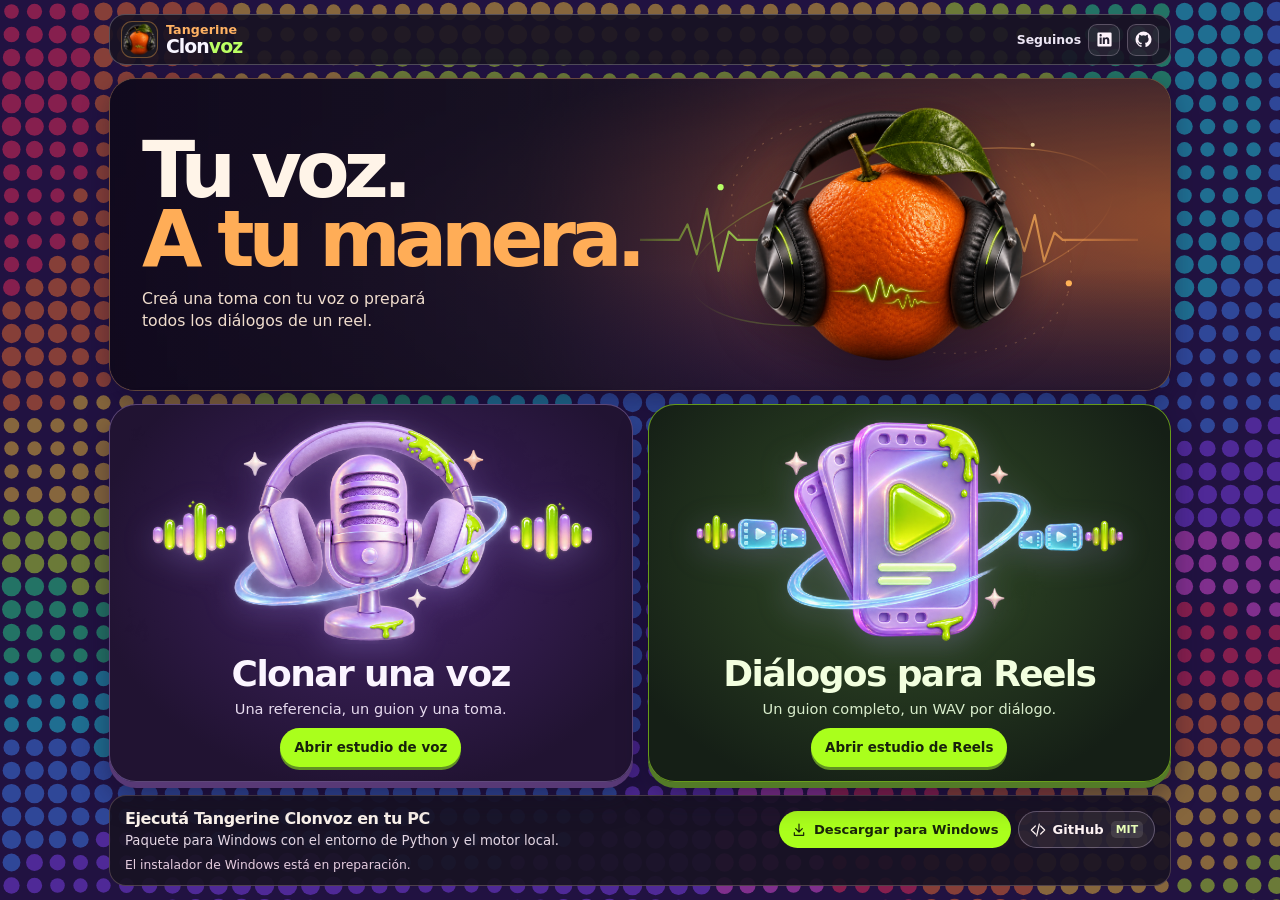
==== demo/index.html @ 05c718cc "Publish Tangerine Clonvoz" ====
<!doctype html>
<html lang="es">
<head>
<meta charset="utf-8"><meta name="viewport" content="width=device-width,initial-scale=1">
<title>Tangerine Clonvoz · Estudio de voz</title>
<style>
*{box-sizing:border-box}html,body{margin:0;width:100%;min-height:100%;background:#211241;color:#f8f5ff;font-family:"Segoe UI",system-ui,sans-serif}[hidden]{display:none!important}
body{isolation:isolate}.pattern{position:fixed;inset:0;z-index:-1;opacity:.46;background:linear-gradient(133deg,#ff305e,#ff762e,#ffcb39,#c5f72e,#28e790,#20dcef,#4387ff,#8747fd,#f254e6);mask-image:radial-gradient(circle,#000 8px,transparent 8.7px);mask-size:23px 23px}
.home{width:min(1100px,calc(100% - 36px));min-height:100dvh;margin:auto;display:flex;flex-direction:column;justify-content:center;padding:24px 0}
.topline{display:flex;align-items:center;justify-content:space-between;gap:10px;margin:0 0 12px;padding:6px 11px;background:#181323e8;border:1px solid #ffffff3d;border-radius:16px}
.brand{display:flex;align-items:center;gap:8px;font-size:1.45rem;font-weight:850;letter-spacing:-.07em}.brand em{font-style:normal;color:#bbff63}.logo{display:grid;place-items:center;width:37px;height:37px;border-radius:11px;background:#aaff1c;color:#202b0e}.logo svg{width:25px;height:25px}.tag{font-size:.78rem;font-weight:650;color:#ece5f4}
.launch-panel{display:grid;grid-template-columns:1fr .85fr;align-items:center;gap:10px;padding:24px 28px 18px;margin-bottom:12px;border:1px solid #ffffff3d;border-radius:27px;background:linear-gradient(110deg,#170c31f7,#211548cf);overflow:hidden}
.launch-panel h1{font-size:clamp(2rem,5vw,4.4rem);line-height:.97;letter-spacing:-.07em;margin:0 0 8px}.launch-panel p{margin:0;color:#e4dcf0;font-size:1rem}.launch-panel img{width:100%;max-height:205px;object-fit:contain;filter:drop-shadow(0 8px 20px #93bcde40)}
.choices{display:grid;grid-template-columns:1fr 1fr;gap:12px}
.choice{position:relative;display:grid;grid-template-columns:auto minmax(0,1fr) auto;align-items:center;gap:13px;min-height:138px;padding:19px 17px;text-align:left;cursor:pointer;border:1px solid #ecffbd;border-radius:23px;background:#aaff1c;color:#192609;font:inherit;box-shadow:0 6px 0 #426b19,0 13px 24px #10092468;transition:transform .16s,box-shadow .16s,background .16s}
.choice.reels{background:#f5faec;border-color:#b9d497;box-shadow:0 6px 0 #82976b,0 13px 24px #10092468}
.choice:hover{transform:translateY(-3px);background:#ccff75}.choice.reels:hover{background:#def7ba}.choice:active{transform:translateY(4px) scale(.99);box-shadow:0 2px 0 #426b19}
.choice:focus-visible{outline:3px solid #fff;outline-offset:4px}.choice strong,.choice small{display:block}.choice strong{font-size:clamp(1.15rem,2.5vw,1.65rem);letter-spacing:-.045em}.choice small{font-size:.91rem;color:#334626;margin-top:5px;line-height:1.4}
.choice .icon{display:grid;place-items:center;width:46px;height:46px;border-radius:14px;background:#1b2a10;color:#d7ff9f}.choice .icon svg{width:24px;height:24px}.choice .open{font-weight:750;border:1px solid #22301765;padding:5px 8px;border-radius:99px;font-size:.78rem}
iframe{display:block;border:0;width:100%;height:100vh;height:100dvh;background:#211241}
@media(max-width:650px){.home{width:calc(100% - 24px);padding:14px 0}.launch-panel{padding:15px;grid-template-columns:1.1fr .9fr}.launch-panel p{font-size:.87rem}.choices{grid-template-columns:1fr;gap:11px}.choice{min-height:94px;padding:12px}.choice .icon{width:38px;height:38px}}
@media(prefers-reduced-motion:reduce){.choice{transition:none}}

.home .choices{gap:15px}
.home .choice{display:flex;flex-direction:column;justify-content:center;align-items:center;gap:12px;min-height:clamp(238px,42dvh,390px);padding:20px 18px;text-align:center;border-radius:27px;overflow:hidden}
.home .choice.voice{background:radial-gradient(ellipse at 52% 42%,#432466,#211332 75%);border-color:#9f7fc37a;color:#fbf5ff;box-shadow:0 6px 0 #583976,0 16px 30px #10092470}
.home .choice.voice:hover{background:radial-gradient(ellipse at 52% 42%,#54327a,#251634 78%);border-color:#d6b3ff}
.home .choice.reels{background:radial-gradient(ellipse at 48% 40%,#344f28,#151f16 79%);color:#f2ffdf;border-color:#aaff1c8c;box-shadow:0 6px 0 #537b27,0 16px 30px #10092470}
.home .choice.reels:hover{background:radial-gradient(ellipse at 48% 40%,#456533,#1a281a 79%);border-color:#b4ff5a}
.home .choice:active{box-shadow:0 2px 0 #516338;transform:translateY(4px) scale(.985)}
.choice-art{display:grid;place-items:center;width:100%;height:clamp(138px,27dvh,245px)}
.choice-art img{width:min(100%,480px);height:100%;object-fit:contain;filter:drop-shadow(0 7px 15px #b19aff41)}
.reels-mark{width:min(100%,305px);height:100%;filter:drop-shadow(0 7px 18px #aaff1c35)}
.home .choice strong{font-size:clamp(1.35rem,3vw,2.25rem);line-height:1.08}
.home .choice small{color:#e6daee}
.home .choice.reels small{color:#d9edcc}
@media(max-width:650px){.home .choice{min-height:194px;padding:12px;gap:5px}.choice-art{height:119px}.home .choices{gap:11px}}

#rainbowField{position:fixed;inset:0;z-index:-1;width:100%;height:100%;opacity:.46;pointer-events:none}
.home .choice-art{position:relative;display:block;flex:none;min-height:0;min-width:0}
.home .choice-art img{position:absolute;inset:0;display:block;width:100%;height:100%;margin:auto;object-fit:contain}
.home .choice-label{display:block;flex:none;max-width:100%}
@media(max-width:650px){
  .home{justify-content:flex-start;padding:12px 0 22px}
  .home .choice{min-height:0;height:auto;padding:12px;gap:8px;border-radius:19px}
  .home .choice-art{height:clamp(107px,33vw,174px)}
  .home .choice strong{font-size:1.22rem}
  .home .choice small{font-size:.83rem;line-height:1.25}
}

.topline .logo{background:#1b1923;border:1px solid #ffa84b60;overflow:hidden}
.topline .logo img{width:100%;height:100%;object-fit:contain}
.topline .brand-name{display:grid;gap:1px;line-height:1;font-size:1.18rem;letter-spacing:-.05em}
.topline .brand-name small{font-size:.67em;letter-spacing:.01em;color:#ffb263;font-weight:800}

.tangerine-hero{
 position:relative;isolation:isolate;display:grid;grid-template-columns:minmax(0,1fr) minmax(0,1fr);align-items:center;
 min-height:clamp(235px,33dvh,355px);margin-bottom:14px;padding:15px 32px;overflow:hidden;
 background:radial-gradient(ellipse at 81% 48%,#7a361b 0%,#382022 39%,transparent 71%),linear-gradient(108deg,#151021,#21132c 58%,#1b171c);
 border:1px solid #ffb36d6c;border-radius:26px;box-shadow:0 13px 32px #10092566,inset 0 1px #ffe1b624;
}
.tangerine-copy{z-index:1;position:relative}
.tangerine-copy h1{margin:0 0 13px;color:#fff4e8;font-size:clamp(2.4rem,6.1vw,5.6rem);font-weight:850;line-height:.89;letter-spacing:-.078em}
.tangerine-copy h1 em{font-style:normal;color:#ffad57}
.tangerine-copy p{max-width:33ch;margin:0;color:#f0ddcd;font-size:.98rem;line-height:1.45}
.tangerine-stage{height:clamp(205px,30dvh,322px);position:relative;display:grid;place-items:center;min-width:0}
.tangerine-stage::before{content:"";position:absolute;inset:5% 10%;background:radial-gradient(ellipse,#ff8f4555 0%,transparent 68%);filter:blur(11px)}
.tangerine-stage img{position:relative;display:block;width:min(100%,350px);height:100%;min-height:0;object-fit:contain;filter:drop-shadow(0 15px 22px #170b1db3);animation:tangerine-float 6s ease-in-out infinite}
.tangerine-signal{position:absolute;inset:0;width:100%;height:100%;animation:tangerine-pulse 5s ease-in-out infinite}
@keyframes tangerine-float{50%{transform:translateY(-6px)}}
@keyframes tangerine-pulse{50%{opacity:.55}}
@media(max-width:650px){
 .tangerine-hero{padding:14px;grid-template-columns:minmax(0,1.15fr) minmax(0,.85fr);min-height:0;margin-bottom:10px;border-radius:18px;gap:3px}
 .tangerine-copy h1{font-size:clamp(1.77rem,7.5vw,2.55rem);margin-bottom:8px}
 .tangerine-copy p{font-size:.78rem}
 .tangerine-stage{height:clamp(112px,35vw,178px)}
}
@media(prefers-reduced-motion:reduce){.tangerine-stage img,.tangerine-signal{animation:none}}

.tangerine-hero::before{
 content:"";position:absolute;z-index:-1;inset:0;pointer-events:none;
 background:linear-gradient(90deg,#10091df5 0%,#15101fcd 39%,#23101a38 63%,#21112232 100%),linear-gradient(0deg,#1a1029a6,transparent 39%);
}
.hero-ascii{position:absolute;z-index:-2;inset:0;width:100%;height:100%;object-fit:cover;object-position:center 55%;opacity:.86;pointer-events:none}
.tangerine-hero{border-color:#ffb36d52;box-shadow:0 10px 27px #10092564}
.hero-motion{position:absolute;z-index:4;top:11px;right:11px;width:36px;height:36px;display:grid;place-items:center;color:#f7e7ce;background:#1b1324cc;border:1px solid #fff5d363;border-radius:50%;font:750 1rem "Segoe UI",sans-serif;cursor:pointer}
.hero-motion:hover{background:#382237}
.choice-entry{display:inline-flex;align-items:center;justify-content:center;min-height:39px;margin-top:10px;border-radius:999px;padding:6px 14px;background:#aaff1c;color:#18220b;font-size:.84rem;font-weight:750;box-shadow:0 3px 0 #629224;transition:background .18s,transform .18s}
.home .choice:hover .choice-entry{background:#d6ff94;transform:translateY(-1px)}
.home .choice:active .choice-entry{transform:translateY(2px);box-shadow:none}
.home .choice:focus-visible .choice-entry{outline:2px solid #fff;outline-offset:3px}
@media(max-width:650px){
 .hero-ascii{object-position:63% center}
 .tangerine-hero::before{background:linear-gradient(90deg,#10091dea 0%,#171126c7 45%,#23101a3d 78%),linear-gradient(0deg,#1a10297d,transparent 39%)}
 .hero-motion{width:30px;height:30px;top:6px;right:7px}
 .choice-entry{min-height:33px;font-size:.76rem;margin-top:7px}
}

.distribution{display:grid;grid-template-columns:minmax(0,1fr) auto;align-items:center;gap:7px 16px;margin-top:18px;padding:13px 15px;border:1px solid #e6c4b940;border-radius:17px;background:#181323ec;color:#fff6ee}
.distribution-copy strong{font-weight:740;letter-spacing:-.025em}.distribution-copy p{margin:4px 0 0;color:#e4d6e3;font-size:.83rem;line-height:1.4}
.distribution-actions{display:flex;flex-wrap:wrap;gap:7px;justify-content:flex-end}
.distribution-button{display:inline-flex;align-items:center;justify-content:center;gap:7px;border:1px solid transparent;border-radius:99px;cursor:pointer;min-height:37px;padding:6px 11px;font:700 .82rem "Segoe UI",system-ui,sans-serif}
.distribution-button svg{width:16px;height:16px;flex:none}
.download-windows{background:#aaff1c;color:#192609}
.download-windows:hover{background:#d4ff8b}
.github-link{text-decoration:none;background:#ffffff11;border-color:#e4cfef53;color:#fff4f4}
.github-link:hover{background:#ffffff26}
.license-chip{padding:2px 5px;border-radius:5px;background:#ffffff1c;color:#e9ffb9;font-size:.68rem}
#distributionNote{grid-column:1/-1;margin:0;color:#e6cddf;font-size:.77rem}
@media(max-width:730px){.distribution{grid-template-columns:1fr;gap:8px}.distribution-actions{justify-content:flex-start}}

/* Fit the launcher in one viewport. The studios keep their own layout. */
html,body{height:100%;overflow:hidden}
.home{
  height:100vh;height:100dvh;min-height:0;
  display:grid;grid-template-rows:auto minmax(0,.95fr) minmax(0,1.15fr) auto;
  gap:clamp(7px,1.4dvh,13px);padding:clamp(8px,1.6dvh,15px) 0;
}
.home .topline,.home .tangerine-hero,.home .distribution{margin:0}
.home .tangerine-hero{min-height:0;padding-block:clamp(7px,1.2dvh,14px)}
.home .tangerine-stage{height:100%;min-height:0}
.home .tangerine-stage img{position:absolute;inset:0;margin:auto}
.home .tangerine-copy h1{font-size:clamp(1.8rem,min(6.1vw,10dvh),5.6rem)}
.home .choices{min-height:0;grid-template-rows:minmax(0,1fr)}
.home .choice{
  display:grid;grid-template-columns:minmax(0,1fr);grid-template-rows:minmax(0,1fr) auto;
  justify-items:center;align-items:stretch;align-content:stretch;min-height:0;height:100%;
  gap:clamp(4px,1.1dvh,10px);padding:clamp(8px,1.6dvh,16px);
}
.home .choice-art{height:auto;min-height:0}
.home .choice-entry{margin-top:clamp(4px,1dvh,10px)}
@media(max-width:650px){
  .home{grid-template-rows:auto minmax(0,.72fr) minmax(0,1.7fr) auto;gap:7px;padding:8px 0}
  .home .tangerine-copy h1{font-size:clamp(1.38rem,min(7.5vw,6dvh),2.4rem);margin-bottom:5px}
  .home .choices{grid-template-rows:repeat(2,minmax(0,1fr));gap:8px}
  .home .choice{padding:7px;gap:4px}
  .home .choice strong{font-size:clamp(.97rem,4.7vw,1.22rem)}
  .home .choice small{font-size:.75rem;margin-top:2px}
  .home .choice-entry{min-height:27px;padding:4px 9px;margin-top:4px;font-size:.71rem}
  .home .distribution{padding:7px 9px;gap:4px}
  .home .distribution-copy p{margin-top:2px}
  .home .distribution-button{min-height:29px;padding-block:4px}
}
@media(max-height:540px),(max-width:650px) and (max-height:680px){
  .home .choice small,.home .distribution-copy p{display:none}
  .home .topline .logo{width:30px;height:30px}
  .home .tangerine-copy p{font-size:.75rem}
  .home .distribution-copy strong{font-size:.86rem}
}

.top-actions,.top-socials{display:flex;align-items:center;gap:7px}
.top-socials a{display:grid;place-items:center;width:32px;height:32px;border:1px solid #efd9ef42;border-radius:9px;color:#fef3fc;background:#fff1;text-decoration:none;transition:background .18s,color .18s}
.top-socials a:hover,.top-socials a:focus-visible{background:#aaff1c;color:#1b260e;border-color:#aaff1c}
.top-socials a:focus-visible{outline:2px solid #fff;outline-offset:2px}
.top-socials svg{width:17px;height:17px}
@media(max-width:365px){.top-actions .tag{display:none}.top-socials a{width:29px;height:29px}}
.release-glow{background:radial-gradient(ellipse at 70% 40%,#c16835,transparent 52%),radial-gradient(ellipse at 30% 72%,#53316a,transparent 55%),#21172f;background-size:155% 155%;background-position:0 30%;animation:release-glow 17s ease-in-out infinite}
@keyframes release-glow{50%{background-position:95% 70%}}
@media(prefers-reduced-motion:reduce){.release-glow{animation:none!important}}
</style>
</head>
<body>
<canvas id="rainbowField" aria-hidden="true"></canvas>
<main class="home" id="home">
  <header class="topline"><div class="brand"><span class="logo" aria-hidden="true"><img id="brandArt" alt=""></span><span class="brand-name"><small>Tangerine</small><strong>Clon<em>voz</em></strong></span></div><div class="top-actions">
  <span class="tag">Seguinos</span>
  <nav class="top-socials" aria-label="Código Tangerine en redes">
    <a href="https://www.linkedin.com/company/codigo-tangerine/" target="_blank" rel="noopener noreferrer" aria-label="Código Tangerine en LinkedIn" title="LinkedIn">
      <svg viewBox="0 0 24 24" fill="currentColor" aria-hidden="true"><path d="M20.5 2h-17A1.5 1.5 0 0 0 2 3.5v17A1.5 1.5 0 0 0 3.5 22h17a1.5 1.5 0 0 0 1.5-1.5v-17A1.5 1.5 0 0 0 20.5 2zM8 18.5H5.1V9H8v9.5zM6.55 7.7a1.68 1.68 0 1 1 0-3.36 1.68 1.68 0 0 1 0 3.36zm12.2 10.8h-2.9v-4.63c0-1.1-.02-2.51-1.53-2.51-1.54 0-1.78 1.2-1.78 2.43v4.71H9.63V9h2.8v1.3h.04a3.06 3.06 0 0 1 2.76-1.52c2.95 0 3.52 1.95 3.52 4.48v5.24z"/></svg>
    </a>
    <a href="https://github.com/codigo-tangerine" target="_blank" rel="noopener noreferrer" aria-label="Código Tangerine en GitHub" title="GitHub">
      <svg viewBox="0 0 24 24" fill="currentColor" aria-hidden="true"><path d="M12 .75a11.25 11.25 0 0 0-3.56 21.92c.56.1.77-.25.77-.54l-.01-2.1c-3.13.68-3.79-1.33-3.79-1.33-.51-1.3-1.25-1.65-1.25-1.65-1.03-.7.08-.69.08-.69 1.13.08 1.72 1.16 1.72 1.16 1.01 1.72 2.64 1.23 3.28.94.1-.73.39-1.23.71-1.51-2.5-.29-5.13-1.25-5.13-5.56 0-1.23.44-2.23 1.16-3.02-.12-.29-.5-1.43.11-2.99 0 0 .95-.3 3.1 1.15a10.84 10.84 0 0 1 5.64 0c2.15-1.45 3.09-1.15 3.09-1.15.62 1.56.23 2.7.12 2.99.72.79 1.15 1.79 1.15 3.02 0 4.32-2.63 5.27-5.14 5.55.4.35.77 1.04.77 2.09l-.01 3.1c0 .3.2.65.77.54A11.25 11.25 0 0 0 12 .75z"/></svg>
    </a>
  </nav>
</div></header>
    <section class="tangerine-hero" aria-labelledby="tangerineTitle">
    <div class="hero-ascii release-glow" aria-hidden="true"></div>
    <div class="tangerine-copy">
      <h1 id="tangerineTitle">Tu voz.<br><em>A tu manera.</em></h1>
      <p>Creá una toma con tu voz o prepará todos los diálogos de un reel.</p>
    </div>
    <div class="tangerine-stage" aria-hidden="true">
      <svg class="tangerine-signal" viewBox="0 0 560 280" fill="none" preserveAspectRatio="xMidYMid slice">
        <defs><linearGradient id="tangerineTrail"><stop stop-color="#aaff1c" stop-opacity="0"/><stop offset=".33" stop-color="#b8ff6f"/><stop offset=".69" stop-color="#ffb85f"/><stop offset="1" stop-color="#ff9540" stop-opacity="0"/></linearGradient></defs>
        <ellipse cx="292" cy="142" rx="209" ry="74" transform="rotate(-13 292 142)" stroke="url(#tangerineTrail)" stroke-width="1.2" opacity=".62"/>
        <ellipse cx="292" cy="142" rx="170" ry="104" transform="rotate(19 292 142)" stroke="#ffbd76" stroke-opacity=".28" stroke-dasharray="2 8"/>
        <path d="M4 145h73l8-15 9 29 10-44 11 60 10-38 8 8h261l9-11 8 22 10-35 9 45 10-28 8 7h106" stroke="url(#tangerineTrail)" stroke-width="2" stroke-linecap="round" stroke-linejoin="round"/>
        <circle cx="117" cy="94" r="3" fill="#b6ff65"/><circle cx="454" cy="187" r="3" fill="#ffb357"/><circle cx="419" cy="53" r="2" fill="#f8e8ae"/>
      </svg>
      <img id="heroBrandArt" width="1254" height="1254" alt="">
    </div>

  </section>
<div class="choices">
    <button class="choice voice" type="button" data-open="voice">
      <span class="choice-art"><img id="art" alt="" width="1860" height="846"></span>
      <span class="choice-label"><strong>Clonar una voz</strong><small>Una referencia, un guion y una toma.</small><span class="choice-entry">Abrir estudio de voz</span></span>
    </button>
    <button class="choice reels" type="button" data-open="reels">
      <span class="choice-art" aria-hidden="true">
        <img id="reelsArt" alt="" width="1860" height="846">
      </span>
      <span class="choice-label"><strong>Diálogos para Reels</strong><small>Un guion completo, un WAV por diálogo.</small><span class="choice-entry">Abrir estudio de Reels</span></span>
    </button>
  </div>  <footer class="distribution" aria-label="Descarga y código fuente">
    <div class="distribution-copy"><strong>Ejecutá Tangerine Clonvoz en tu PC</strong><p>Paquete para Windows con el entorno de Python y el motor local.</p></div>
    <div class="distribution-actions">
      <button type="button" id="downloadWindows" class="distribution-button download-windows" aria-describedby="distributionNote"><svg viewBox="0 0 24 24" fill="none" stroke="currentColor" stroke-width="1.8" stroke-linecap="round" stroke-linejoin="round" aria-hidden="true"><path d="M12 3v12m-5-5 5 5 5-5M5 16v4h14v-4"/></svg>Descargar para Windows</button>
      <a href="https://github.com/codigo-tangerine/tangerine-clonvoz" target="_blank" rel="noopener noreferrer" class="distribution-button github-link"><svg viewBox="0 0 24 24" fill="none" stroke="currentColor" stroke-width="1.8" stroke-linecap="round" stroke-linejoin="round" aria-hidden="true"><path d="m8 6-6 6 6 6m8-12 6 6-6 6m-2-15-4 18"/></svg>GitHub <span class="license-chip">MIT</span></a>
    </div>
    <p id="distributionNote" role="status">El instalador de Windows está en preparación.</p>
  </footer>
</main>
<iframe id="voice" title="Estudio individual de Clonvoz" hidden></iframe>
<iframe id="reels" title="Estudio de Reels de Clonvoz" hidden></iframe>
<script type="application/json" id="studioFiles">{"reels":"\u003c!doctype html>\u003chtml lang=\"es\">\u003chead>\u003cmeta charset=\"utf-8\">\u003cmeta name=\"viewport\" content=\"width=device-width,initial-scale=1\">\u003ctitle>Tangerine Clonvoz · Demo Reels\u003c/title>\u003cstyle>\n:root{font-family:\"Segoe UI\",system-ui,sans-serif;color:#261938;background:#f7f5fd;--purple:#6335c5;--ink:#261938;--muted:#61556f;--line:#e9e2f3}*{box-sizing:border-box}[hidden]{display:none!important}body{margin:0;background:radial-gradient(ellipse at 75% 0,#ede6ff,transparent 37rem),#f7f5fd}.shell{width:min(1120px,calc(100% - 44px));margin:auto;padding:24px 0 48px}header{display:flex;align-items:center;justify-content:space-between;gap:10px;margin-bottom:21px}.brand{display:flex;align-items:center;gap:10px;font-weight:750;letter-spacing:-.025em}.logo,.tile,.help-icon{display:grid;place-items:center;flex:none}.logo{width:38px;height:38px;border-radius:13px;color:#fff;background:linear-gradient(145deg,#9765ed,#6133c7);box-shadow:0 5px 11px #7d4ddb42}.local{display:flex;align-items:center;gap:7px;padding:7px 12px;border:1px solid #e5dcf8;background:#fff9;border-radius:999px;color:#4d3a70;font-size:.83rem;font-weight:650}.local i{width:7px;height:7px;border-radius:50%;background:#35a078}svg{width:20px;height:20px;fill:none;stroke:currentColor;stroke-width:1.8;stroke-linecap:round;stroke-linejoin:round}.hero{display:flex;align-items:center;justify-content:space-between;min-height:239px;overflow:hidden;border:1px solid #e4d5fb;border-radius:31px;padding:24px 42px;background:radial-gradient(ellipse at 73% 52%,#f6eeff 0%,transparent 47%),linear-gradient(112deg,#fff5fa,#e9ddff 56%,#d9dafe);box-shadow:0 12px 30px #62439813}.hero div{position:relative;z-index:1}.hero h1{font-size:clamp(2.8rem,6vw,4.5rem);line-height:.9;margin:0 0 17px;font-weight:800;letter-spacing:-.08em}.hero em{font-style:normal;color:#6736c8}.hero h1 span{color:#ad73dc}.hero p{margin:0;max-width:300px;color:#59476e;line-height:1.45}.hero img{width:min(53%,510px);height:auto;display:block;margin:-30px -22px -30px 0}.steps{display:grid;grid-template-columns:repeat(3,1fr);gap:12px;margin:19px 0}.steps button{text-align:left;display:flex;align-items:center;gap:12px;background:#fff;border:1px solid var(--line);border-radius:18px;padding:10px 14px;color:var(--ink)}.steps button[aria-current]{border-color:#a984ea;background:#fcf9ff;box-shadow:0 0 0 1px #b296ee50,0 6px 13px #976bce15}.steps small,.steps strong{display:block}.steps small{color:var(--muted);font-size:.78rem;margin-bottom:2px}.steps strong{font-size:.98rem}.tile{width:43px;height:43px;border-radius:14px}.violet{background:#e9dcff;color:#6534c1}.peach{background:#ffe9df;color:#a04638}.mint{background:#dbf5e9;color:#247659}main{display:grid;grid-template-columns:minmax(0,1fr) 250px;align-items:start;gap:18px}.workspace,aside{border-radius:24px;border:1px solid var(--line)}.workspace{background:#fff;padding:23px 26px;box-shadow:0 10px 28px #4b30540c}h2{font-size:1.65rem;letter-spacing:-.045em;margin:0 0 5px}h3{font-size:1.33rem;letter-spacing:-.035em;margin:10px 0}.intro{margin:0 0 16px;color:var(--muted)}aside{padding:21px;background:linear-gradient(160deg,#ede3ff,#fbf7ff 82%);line-height:1.5}aside p{color:#5e4c72;margin:0;font-size:.93rem}.help-icon{width:45px;height:45px;border-radius:15px;background:#fff9;color:#7041cc}.help-line{border-top:1px solid #e2d5f2;margin:17px 0}.privacy{font-size:.82rem}button,.button,select{font:inherit}button,.button{display:inline-flex;align-items:center;justify-content:center;gap:7px;border:1px solid transparent;cursor:pointer;padding:9px 13px;border-radius:12px;text-decoration:none;font-weight:680;font-size:.9rem;transition:background .16s,border-color .16s,box-shadow .16s}.button svg,button svg{width:17px;height:17px}.primary{color:#fff;background:linear-gradient(115deg,#713ed4,#6135bc);box-shadow:0 5px 13px #703bd333}.primary:hover{background:#5527b3}.soft{background:#ede4ff;color:#5229a5}.soft:hover{background:#e3d3fd}.ghost{border-color:#e6dff1;background:white;color:#4d3b64}.ghost:hover{background:#f7f2ff}button:disabled{opacity:.48;cursor:default;box-shadow:none}:focus-visible{outline:3px solid #a281e1;outline-offset:2px}.actions,.inline{display:flex;align-items:center;flex-wrap:wrap;gap:8px}.source{margin-bottom:13px}.foot{justify-content:space-between;margin-top:17px}label:not(.button){display:block;font-weight:700;font-size:.88rem;margin-bottom:6px}select,textarea{width:100%;border:1px solid #ded5ed;border-radius:12px;background:#fbf9fe;color:var(--ink);padding:10px 12px}select{appearance:none;padding-right:32px;background:#fbf9fe url(\"data:image/svg+xml,%3Csvg xmlns='http://www.w3.org/2000/svg' width='16' height='16' viewBox='0 0 24 24'%3E%3Cpath d='m6 9 6 6 6-6' fill='none' stroke='%2361556f' stroke-width='2'/%3E%3C/svg%3E\") no-repeat right 11px center}textarea{display:block;font:inherit;line-height:1.5;resize:vertical}.guided{margin:13px 0 10px}.inline select{flex:1;min-width:160px}.guided p,.status,.count{font-size:.85rem;color:var(--muted);margin:6px 0}.status:empty{display:none}.status{margin:13px 0 0}.status.error{color:#9b3148}.sample{display:flex;align-items:center;gap:8px;margin-top:8px;color:#4a3765;font-size:.8rem}.sample strong{overflow:hidden;text-overflow:ellipsis;white-space:nowrap;flex:1}.sample audio{width:min(264px,55%);height:34px}.count{text-align:right}.language{max-width:220px}.result-box{background:linear-gradient(110deg,#f0e2ff,#e9e4ff,#e7f5f0);border:1px solid #e4d9f2;border-radius:19px;padding:16px}.result-box canvas{display:block;width:100%;height:135px}.result-box.busy{animation:breathe 1.4s ease-in-out infinite alternate}@keyframes breathe{to{opacity:.57}}#resultAudio{margin-top:14px;width:100%}#record.recording{background:#ffe5ec;color:#a42d53}\n@media(max-width:770px){.shell{width:min(calc(100% - 26px),600px)}main{grid-template-columns:1fr}.hero{padding:22px;min-height:170px}.hero img{width:50%;margin-right:-20px}.steps{gap:6px}.steps button{padding:8px;gap:6px}.steps strong{font-size:.84rem}.tile{width:32px;height:32px;border-radius:10px}aside{display:none}.workspace{padding:18px}.hero p{font-size:.9rem}}@media(max-width:420px){.steps .tile{display:none}.hero h1{font-size:2.65rem}.hero img{width:47%}.hero p{max-width:195px}.local{font-size:.72rem}.sample{flex-wrap:wrap}.sample audio{width:100%}.sample strong{flex-basis:100%}}@media(prefers-reduced-motion:reduce){*,*::before,*::after{animation:none!important;transition:none!important}}\r\n\n/* Motion feedback adapted for the web studio's three-step flow. */\n.steps{position:relative}\n.steps button{position:relative;z-index:1;transition:transform .18s ease,background-color .2s,border-color .2s}\n.steps button[aria-current]{box-shadow:none}\n.steps::after{content:\"\";position:absolute;z-index:2;pointer-events:none;inset:0 auto 0 0;width:calc((100% - 24px)/3);border-radius:18px;outline:2px solid #986ae85c;outline-offset:-1px;transform:translateX(calc(var(--step,0) * (100% + 12px)));transition:transform .42s cubic-bezier(.22,.9,.26,1.12);box-shadow:0 5px 18px #7546bf24}\nbutton:not(:disabled):active,.button:active{transform:scale(.965)}\n.primary{position:relative;overflow:hidden;isolation:isolate}\n.primary:not(:disabled)::after{content:\"\";position:absolute;inset:-3px auto -3px -60%;width:50%;z-index:-1;background:linear-gradient(105deg,transparent,#ffffff49,transparent);transform:skewX(-16deg);transition:left .56s ease}\n.primary:not(:disabled):is(:hover,:focus-visible)::after{left:120%}\n.workspace [data-page]:not([hidden]){animation:panel-in .36s cubic-bezier(.22,.75,.27,1) both}\n@keyframes panel-in{from{opacity:0;transform:translateY(8px)}}\n#record.recording svg{animation:record-pulse 1s ease-in-out infinite alternate}\n@keyframes record-pulse{to{opacity:.35;scale:.85}}\n@media(max-width:770px){.steps::after{width:calc((100% - 12px)/3);transform:translateX(calc(var(--step,0) * (100% + 6px)))}}\r\n.hero img{filter:drop-shadow(0 13px 17px #7b4abc31);width:min(56%,540px);animation:hero-in .68s cubic-bezier(.22,.75,.27,1) both}\n@keyframes hero-in{from{opacity:0;transform:translateY(10px) scale(.97)}}\n@media(max-width:770px){.hero img{width:49%}}\n@media(max-width:420px){.hero img{width:46%}}\r\n.transcript-head{display:flex;align-items:baseline;justify-content:space-between;gap:8px;flex-wrap:wrap}.transcript-head button{padding:7px 10px}.transcript-note{color:var(--muted);font-size:.86rem;margin:4px 0 8px}\r\n#transcript{field-sizing:content;min-height:8rem}.reference-name{margin-top:14px}.reference-name input{width:100%;padding:10px 12px;border:1px solid #ded5ed;border-radius:12px;background:#fbf9fe;color:var(--ink);font:inherit}\r\n.result-script{margin-top:15px;padding:14px 16px;border:1px solid var(--line);border-radius:15px;background:#fbf8ff}.result-script h3{margin:0 0 6px;font-size:1rem;letter-spacing:normal}.result-script p{margin:0;white-space:pre-wrap;overflow-wrap:anywhere;line-height:1.55}\r\n\n\n:root{--ink:#1b1720;--purple:#5728b4;--muted:#5d5364;--line:#e7e1e9;color:var(--ink);background:#f8f7f9}body{background:#f8f7f9}.shell{width:min(1220px,calc(100% - 48px));padding-top:18px}\nheader{margin-bottom:14px}.brand{font-size:1.07rem}.logo{background:#201929;box-shadow:none}.local{background:#fff;border-color:#e6e0e8;color:#453650}.local i{background:#9c64f1}\n.hero{position:relative;isolation:isolate;display:grid;grid-template-columns:1fr .95fr;min-height:350px;padding:45px 46px 36px;border:1px solid #e4dbe9;border-radius:32px;background:#f1edf6;box-shadow:0 12px 38px #39265012}\n#acousticField{position:absolute;inset:0;width:100%;height:100%;z-index:-1}\n.hero div{position:relative;z-index:1;align-self:end}.hero h1{width:max-content;max-width:100%;font-size:clamp(3.7rem,8vw,7.35rem);font-weight:820;letter-spacing:-.092em;line-height:.84;margin:0 0 17px;color:#21172e}\n.hero em{color:#562b9a}.hero p{max-width:340px;color:#42314f;font-size:1.03rem;font-weight:550}\n.hero img{justify-self:end;width:113%;max-width:620px;margin:-5px -17px 0 -12%;position:relative;filter:drop-shadow(0 19px 21px #6e3a9a48);animation:hero-in .68s both;pointer-events:none}\n.hero .hero-action{margin-top:17px;background:#24182f;color:white;border-radius:999px;padding:10px 16px;box-shadow:0 5px 15px #38294926}\n.steps{gap:10px;margin:16px 0}.steps button{border-radius:19px;justify-content:flex-start;padding:12px 15px}.steps button[aria-current]{border-color:#7451b3;background:#f4edff}.steps::after{width:calc((100% - 20px)/3);transform:translateX(calc(var(--step,0) * (100% + 10px)));outline-color:#9969d978}.tile{width:43px;height:43px}.violet{background:#e8d8ff}.peach{background:#ffdfd3}.mint{background:#d1f0ed}\nmain{grid-template-columns:minmax(0,1fr) 292px;gap:16px}.workspace{border-radius:25px;box-shadow:0 9px 30px #2318340a;padding:24px 26px}.workspace h2{font-size:1.8rem}\n.source-bento{display:grid;grid-template-columns:repeat(2,minmax(0,1fr));gap:9px;margin-bottom:15px}\n.source-bento button{justify-content:flex-start;align-items:center;gap:12px;min-height:76px;border-radius:17px;text-align:left;padding:10px 13px;transition:transform .2s,background .2s,box-shadow .2s}\n.source-bento button:hover{transform:translateY(-2px);box-shadow:0 6px 14px #4d356119}\n.source-bento button svg{width:23px;height:23px;flex:none}.source-bento strong,.source-bento small{display:block}.source-bento small{font-weight:550;font-size:.8rem;margin-top:4px;color:#654e76}\n.source-bento #uploadButton{background:#fff5f1;border-color:#f2dfd7;color:#63392d}.source-bento #uploadButton small{color:#765649}\naside{background:#1c1722;border-color:#2f2737;color:#faf4ff;border-radius:25px;box-shadow:0 12px 24px #2d1c3b20;padding:18px 20px}\naside h3{margin:16px 0 8px;color:#fff}aside p{color:#e3d8ed}.help-line{border-color:#43374d;margin:16px 0}.privacy{font-size:.82rem}\n.bento-flow{position:relative;width:100%;height:125px;border:1px solid #45384f;border-radius:17px;background:#241c2c;overflow:hidden}\n.bento-wires{position:absolute;inset:0;width:100%;height:100%;stroke:#564460;stroke-width:1.6}.bento-wires .beam{stroke:#f5a0e0;stroke-dasharray:13 87;stroke-dashoffset:100;animation:signal 3s linear infinite}.bento-wires .beam-b{stroke:#b7a6ff;animation-delay:1.45s}\n@keyframes signal{to{stroke-dashoffset:0}}\n.node{position:absolute;display:grid;place-items:center;width:34px;height:34px;border-radius:10px;transform:translate(-50%,-50%);box-shadow:0 2px 9px #0004}.node svg{width:17px;height:17px}.node-mic{top:24%;left:18.75%;background:#ffe1d8;color:#925137}.node-text{top:77%;left:18.75%;background:#e7d7ff;color:#633da7}.node-wave{top:50%;left:83%;background:#e5ddff;color:#7447b9;box-shadow:0 0 18px #ccacff4f}\n@media(max-width:850px){main{grid-template-columns:minmax(0,1fr) 220px}.hero{min-height:282px;padding:26px}.hero h1{font-size:clamp(3.35rem,9.5vw,5.7rem)}.workspace{padding:19px}}\n@media(max-width:650px){.shell{width:calc(100% - 24px)}.hero{min-height:230px;padding:20px;grid-template-columns:1.2fr .8fr}.hero h1{font-size:clamp(2.8rem,10.4vw,4rem);margin-bottom:12px}.hero p{font-size:.88rem}.hero img{width:145%;margin-right:-12px;margin-left:-30%}.hero .hero-action{margin-top:10px}.steps button{padding:8px 6px;gap:5px}.steps .tile{display:none}.steps::after{border-radius:15px}.steps button{border-radius:15px}.steps strong{font-size:.78rem}.steps small{font-size:.71rem}main{grid-template-columns:1fr}aside{display:none}.source-bento button{padding:7px;gap:6px}.source-bento button svg{width:16px;height:16px}.source-bento small{font-size:.72rem}}\n@media(prefers-reduced-motion:reduce){.bento-wires .beam{stroke-dashoffset:75}}\n\n/* Studio workflow */\n.studio-rail{display:flex;align-items:stretch;gap:0;margin:23px 0 0;border-bottom:1px solid #d8cddf;overflow-x:auto}\n.studio-rail::after{display:none}\n.studio-rail button,.studio-rail button[aria-current]{flex:none;justify-content:center;gap:9px;padding:12px 20px 14px;border:0;border-bottom:3px solid transparent;border-radius:0;background:transparent;box-shadow:none;color:#665c70;font-size:.91rem;white-space:nowrap}\n.studio-rail button[aria-current]{color:#321758;border-bottom-color:#7242cb}\n.studio-rail button:hover{background:#ede4f58c}\n.rail-index{font-size:.74rem;font-variant-numeric:tabular-nums;font-weight:650;color:#735c8d}\n.studio-desk{display:block}.studio-desk .workspace{padding:24px 0 0;border:0;border-radius:0;background:transparent;box-shadow:none}\n.desk-title{display:flex;align-items:baseline;justify-content:space-between;flex-wrap:wrap;gap:6px 18px;margin-bottom:17px}\n.studio-desk .desk-title h2{font-size:clamp(1.65rem,4vw,2.65rem);letter-spacing:-.06em;margin:0}\n.desk-title p{margin:0;color:#665c70}\n.studio-grid{display:grid;gap:12px}.input-grid{grid-template-columns:minmax(0,1.65fr) minmax(245px,1fr)}\n.desk-card{padding:20px;border:1px solid #e2dbe8;border-radius:23px;background:#fff;min-width:0}\n.desk-card h3{margin:0 0 13px;font-size:1.24rem;letter-spacing:-.04em}\n.desk-card p:not(.count){margin:9px 0;color:#63566f;line-height:1.5}\n.desk-card label:not(.sr-only){font-size:.83rem;color:#513f61;font-weight:650}\n.capture-card{background:#1e1925;border-color:#352a40;color:#fff}\n.capture-card label:not(.sr-only){color:#d5c8df}\n.capture-card select{background-color:#f8f2ff}\n.capture-card .source-bento{margin:0 0 13px}\n.capture-card .source-bento button{min-height:57px;border-radius:13px}\n.capture-card .sample strong{color:#eee4f5}\n.tone-card{background:linear-gradient(145deg,#f1e9fc,#fbf7ff);position:relative}\n.corner-icon{position:absolute;right:19px;top:19px;color:#8757c0}\n.tone-card button,.save-card button{margin-top:7px}\n.transcript-card{background:#fff}.transcript-card #transcript{margin-top:8px;min-height:6.25rem}\n.save-card{background:#f1ebf5}\n.save-card input{display:block;width:100%;padding:9px 11px;border-radius:11px;background:#fff9;border:1px solid #dacde5;font:inherit;color:var(--ink)}\n.writing-card{background:#1e1925;border-color:#352a40;padding:20px 23px}\n.writing-card label:not(.sr-only),.writing-card .count{color:#d7cade}\n.writing-card textarea{font-size:1.08rem;line-height:1.65;background:#292131;border-color:#493950;color:#fff}\n.writing-card .count{margin-bottom:0}\n.settings-card{position:relative;background:#f1e8fc}\n.result-grid{grid-template-columns:minmax(0,1.55fr) minmax(235px,1fr)}\n.playback-card{background:#1e1925;border-color:#352a40;color:#fff}\n.playback-header{display:flex;align-items:center;gap:8px;margin-bottom:10px;color:#d6bcff}.playback-header h3{margin:0;color:#fff}\n.playback-card .result-box{padding:8px 14px;background:#292132;border-color:#3d304a}.playback-card canvas{height:112px}\n.transport{display:flex;align-items:center;gap:10px;margin-top:12px;color:#eee3f7}\n.transport button{background:#e4d1ff;color:#291741;border-radius:50%;width:38px;height:38px;padding:0;flex:none}\n.transport input{min-width:40px;flex:1;accent-color:#dec8ff}.transport time{font-size:.79rem;font-variant-numeric:tabular-nums}\n.save-wave{margin-top:12px}.result-grid .result-script{margin:0;background:#f1e8fc}.result-grid .result-script p{color:#372b42}\n.studio-desk .foot{margin-top:14px}.studio-desk [data-page=\"0\"] .foot{justify-content:flex-end}\n.sr-only{position:absolute;width:1px;height:1px;padding:0;overflow:hidden;clip-path:inset(50%);white-space:nowrap}\n@media(max-width:680px){.studio-rail button,.studio-rail button[aria-current]{padding:11px 10px;font-size:.79rem;gap:5px}.input-grid,.result-grid{grid-template-columns:1fr}.desk-card{padding:15px}.studio-desk .workspace{padding-top:17px}.desk-title{display:block}.desk-title p{margin-top:5px}}\n\n.hero{background:radial-gradient(ellipse at 77% 51%,#244650 0%,#132d36 41%,#0d2028 74%);border-color:#28404a;box-shadow:0 15px 46px #132d3626}\n.hero h1{color:#f5f5ed}.hero em{color:#a1ead7}.hero p{color:#cfdfdf}.hero img{filter:drop-shadow(0 14px 25px #98d8eb40)}\n.hero .hero-action{background:#c2f5e5;color:#102b30;box-shadow:0 5px 22px #a2f9dc22}.hero .hero-action:hover{background:#e2fff5}\n\nbody{background:#211241;isolation:isolate}\n#rainbowField{position:fixed;inset:0;width:100%;height:100%;z-index:-1;pointer-events:none}\n.shell>header{padding:7px 10px;border:1px solid #ffffff32;border-radius:18px;background:#1c1139e8;color:#fff}\n.shell>header .logo{background:#ffffff22}\n.hero{background:linear-gradient(90deg,#180c35f2 0%,#211541d4 41%,#20143c70 100%);border-color:#ffffff38}\n.studio-rail{padding:2px 7px 0;border:1px solid #ffffff35;border-radius:14px;background:#1c1139ee}\n.studio-rail button,.studio-rail button[aria-current]{color:#f4e9ff}\n.studio-rail button[aria-current]{border-bottom-color:#fcb2ff}\n.studio-rail button:hover{background:#ffffff19}\n.rail-index{color:#dbc7ed}\n.desk-title{padding:12px 16px;border:1px solid #ffffff35;border-radius:15px;background:#1c1139ea;color:#fff}\n.desk-title p{color:#ebdff5}\n.studio-desk .foot .ghost,.studio-desk .status:not(:empty){background:#fff;color:#392753}\n.studio-desk .status:not(:empty){padding:8px 12px;border-radius:10px}\n.studio-desk .status.error:not(:empty){color:#9b3148}\n\n#rainbowField{opacity:.46}\n\nbody{margin:0;overflow:hidden}\n.shell{height:100vh;height:100dvh;display:grid;grid-template-rows:auto minmax(0,1fr);gap:12px;padding:12px 0}\n.shell>header{margin:0}.shell>header .local{margin-left:auto}\n#returnCover{color:#fdf0ff;background:#ffffff14;border:1px solid #ffffff36;padding:6px 11px}\n#returnCover:hover{background:#ffffff29}\nbody[data-view=\"cover\"] .hero{align-self:center;max-height:100%;min-height:0}\nbody[data-view=\"studio\"] .shell{grid-template-rows:auto auto minmax(0,1fr)}\n.studio-rail{margin:0}.studio-desk{overflow:auto;scrollbar-width:thin;overscroll-behavior:contain}\n.studio-desk .workspace{padding:0 0 3px}\n.studio-desk .desk-title{margin-bottom:10px;padding-block:8px}\n.studio-desk .desk-title h2{font-size:clamp(1.5rem,3vw,2.2rem)}\n.studio-desk .desk-card{padding:14px 17px}.studio-desk .desk-card h3{margin-bottom:8px}\n.studio-desk .desk-card p:not(.count){margin-block:5px}.studio-desk .input-grid{gap:9px}\n.studio-desk .transcript-card #transcript{margin-top:5px;min-height:4.5rem;max-height:18dvh;overflow:auto}\n.studio-desk .writing-card textarea{height:clamp(120px,28dvh,260px)}\n.studio-desk .result-box canvas{height:clamp(65px,15dvh,112px)}\n.studio-desk .result-script p{max-height:33dvh;overflow:auto}\n.studio-desk .foot{margin-top:9px}\n@media(max-width:680px){.shell{gap:8px;padding-block:8px}.studio-desk .desk-card{padding:10px 12px}.studio-desk .desk-title{padding:8px 10px}.studio-desk .desk-title p{font-size:.84rem}.studio-desk .input-grid{gap:6px}.studio-desk .capture-card .source-bento button{min-height:43px}.studio-desk .capture-card .source-bento{margin-bottom:7px}.studio-desk .transcript-card #transcript{min-height:4rem}.studio-desk .tone-card,.studio-desk .save-card{display:grid;grid-template-columns:minmax(0,1fr) auto;gap:4px 8px}.studio-desk :is(.tone-card,.save-card) :is(h3,label,p){grid-column:1/-1}.studio-desk :is(.tone-card,.save-card) button{margin:0}}\n@media(max-width:440px){body[data-view=\"studio\"] .shell>header .local{display:none}#returnCover{margin-left:auto}}\n@media(max-height:540px){body[data-view=\"cover\"] .hero{padding-block:15px}.hero h1{font-size:clamp(2rem,8dvh,4rem)}.hero img{max-height:45dvh;object-fit:contain}}\n\nbody[data-view=\"studio\"] .shell{\n  grid-template-columns:clamp(155px,19vw,235px) minmax(0,1fr);\n  grid-template-rows:auto auto minmax(0,1fr);\n  grid-template-areas:\"top top\" \"art steps\" \"art desk\";\n}\nbody[data-view=\"studio\"] .shell>header{grid-area:top}\nbody[data-view=\"studio\"] .hero{\n  grid-area:art;display:flex;flex-direction:column;align-items:center;justify-content:flex-start;\n  gap:14px;min-height:0;padding:24px 12px 12px;border-radius:24px;\n  background:linear-gradient(164deg,#1c113cec,#24184f87);\n  animation:studio-side-in .42s cubic-bezier(.22,.75,.27,1) both;\n}\nbody[data-view=\"studio\"] .hero div{align-self:stretch;margin-left:5px}\nbody[data-view=\"studio\"] .hero h1{width:auto;font-size:clamp(1.6rem,3.5vw,3.2rem);line-height:.98;margin-bottom:10px}\nbody[data-view=\"studio\"] .hero p{font-size:.86rem;line-height:1.45}\nbody[data-view=\"studio\"] .hero img{width:148%;max-width:none;max-height:none;object-fit:contain;margin:0;animation:none}\nbody[data-view=\"studio\"] .studio-rail{grid-area:steps;min-width:0}\nbody[data-view=\"studio\"] .studio-desk{grid-area:desk;min-width:0;min-height:0}\nbody[data-view=\"studio\"] .input-grid{grid-template-columns:minmax(0,1.55fr) minmax(215px,1fr)}\n@keyframes studio-side-in{from{opacity:.65;transform:translateX(-8px)}}\n@media(max-width:800px){\n  body[data-view=\"studio\"] .shell{grid-template-columns:74px minmax(0,1fr);gap:8px}\n  body[data-view=\"studio\"] .hero{padding:14px 4px 6px;gap:12px;border-radius:16px}\n  body[data-view=\"studio\"] .hero div{margin:0;text-align:center}\n  body[data-view=\"studio\"] .hero h1{font-size:clamp(.7rem,1.8vw,1rem);letter-spacing:-.05em;overflow-wrap:anywhere}\n  body[data-view=\"studio\"] .hero p{display:none}\n  body[data-view=\"studio\"] .hero img{width:175%}\n}\n@media(max-width:680px){\n  body[data-view=\"studio\"] :is(.input-grid,.result-grid){grid-template-columns:1fr}\n  body[data-view=\"studio\"] .shell{grid-template-columns:54px minmax(0,1fr)}\n  body[data-view=\"studio\"] .studio-rail button{padding-inline:7px}\n}\n\n/* Studio surfaces */\nbody[data-view=\"studio\"]{--signal:#aaff1c;--apple:#c8ed82;--paper:#fafbf7;--coal:#151813}\nbody[data-view=\"studio\"] .shell>header{background:#161813f5;border-color:#d9ebbe41}\nbody[data-view=\"studio\"] .shell>header .logo{background:var(--signal);color:#172109}\nbody[data-view=\"studio\"] .shell>header .local{background:#f2f5eb;color:#242a1d;border-color:#e2e9d9}\nbody[data-view=\"studio\"] .shell>header .local i{background:#49850b}\nbody[data-view=\"studio\"] #returnCover{border-color:#aaff1c70;color:var(--signal)}\nbody[data-view=\"studio\"] #returnCover:hover{background:#aaff1c22}\nbody[data-view=\"studio\"] .studio-rail{gap:6px;padding:5px;border:1px solid #d9ebbe42;border-radius:99px;background:#171a14f5}\nbody[data-view=\"studio\"] .studio-rail button{flex:1;min-width:max-content;border:0;border-radius:99px;padding:8px 12px;background:transparent;color:#f2f4ee}\nbody[data-view=\"studio\"] .studio-rail button:hover{background:#303922}\nbody[data-view=\"studio\"] .studio-rail button[aria-current]{background:var(--signal);color:#1a230d;box-shadow:0 2px 11px #aaff1c35}\nbody[data-view=\"studio\"] .rail-index{color:inherit;opacity:.8}\n.studio-desk .desk-title{color:#fff;background:#161813f2;border-color:#d9ebbe42;border-radius:16px;padding-inline:15px}\n.studio-desk .desk-title p{color:#e2e8d9}\n.studio-desk .desk-card{\n  --surface:var(--paper);--card-ink:#182115;--muted-ink:#3d4c35;--edge:#a8b49c;--field:#edf2e7;\n  position:relative;min-width:0;color:var(--card-ink);background:var(--surface);\n  border:1px solid var(--edge);border-radius:17px;box-shadow:0 7px 18px #0b102342;\n}\n.studio-desk :is(.capture-card,.playback-card){\n  --surface:#1a1e17;--card-ink:#f8fff2;--muted-ink:#d7e3ce;--edge:#617650;--field:#282f23;\n}\n.studio-desk :is(.tone-card,.settings-card){\n  --surface:var(--apple);--card-ink:#172110;--muted-ink:#304322;--edge:#a6cd62;--field:#e9f7cc;\n}\n.studio-desk .desk-card h3{color:var(--card-ink);font-weight:720;letter-spacing:-.045em}\n.studio-desk .desk-card label:not(.sr-only),.studio-desk .desk-card p:not(.count),.studio-desk .desk-card .count,.studio-desk .sample strong{color:var(--muted-ink)}\n.studio-desk .corner-icon{color:#385814}\n.studio-desk .desk-card :is(input[type=text],select,textarea){\n  color:var(--card-ink);background-color:var(--field);border:1px solid var(--edge);border-radius:9px;box-shadow:none;\n}\n.studio-desk .desk-card :is(input,textarea)::placeholder{color:var(--muted-ink);opacity:.92}\n.studio-desk .desk-card select option{background:var(--field);color:var(--card-ink)}\n.studio-desk .desk-card :is(input[type=text],select,textarea):focus-visible{outline:2px solid #59a006;outline-offset:2px}\n.studio-desk .capture-card select{color-scheme:dark}\n.studio-desk .source-bento :is(#record,#uploadButton){border-radius:13px;color:#182009;border:1px solid transparent}\n.studio-desk .source-bento #record{background:var(--signal)}\n.studio-desk .source-bento #uploadButton{background:#f2f8eb}\n.studio-desk .source-bento :is(#record,#uploadButton) small{color:#354722}\n.studio-desk .source-bento :is(#record,#uploadButton):hover{background:#dcff9a;box-shadow:0 5px 15px #aaff1c22}\n.studio-desk .desk-card :is(.ghost,.soft){background:#1c2815;color:#f8fff1;border:1px solid #1c2815;border-radius:99px}\n.studio-desk .desk-card :is(.ghost,.soft):not(:disabled):hover{background:#334b20}\n.studio-desk .primary{border-radius:99px;background:var(--signal);color:#16200b;box-shadow:0 5px 17px #aaff1c42}\n.studio-desk .primary:not(:disabled):hover{background:#d2ff82}\n.studio-desk .playback-card .result-box{background:#26331d;border-color:#759557}\n.studio-desk .playback-header svg{color:var(--signal)}\n.studio-desk .transport button{background:var(--signal);color:#19230d}\n.studio-desk .transport input{accent-color:var(--signal)}\n.studio-desk .transport{color:#eaf5e2}\n.studio-desk .result-grid .result-script{background:var(--paper)}\n.studio-desk .foot .ghost{border-radius:99px;background:#f7faef;border-color:#cddcbd;color:#1e2a17}\n@media(max-width:680px){body[data-view=\"studio\"] .studio-rail button{padding-inline:8px}}\n\nbody[data-view=\"studio\"] #acousticField{\n  inset:auto 0 auto 0;top:var(--acoustic-top,0px);height:var(--acoustic-height,120px);\n}\n\n.clonvoz-brand{gap:9px;flex:none;color:#f8f8ef}\n.clonvoz-mark{width:40px;height:40px;display:grid;place-items:center;border-radius:13px;background:#aaff1c;color:#202b0e;box-shadow:inset 0 1px 0 #fdffb994,0 3px 12px #aaff1c25}\n.clonvoz-mark svg{width:29px;height:29px;stroke-width:2.6}\n.clonvoz-mark circle{fill:currentColor;stroke:none}\n.clonvoz-wordmark{font-size:1.46rem;line-height:1;letter-spacing:-.085em;font-weight:850}\n.clonvoz-wordmark span{color:#bbff63}\n@media(max-width:440px){.clonvoz-mark{width:34px;height:34px;border-radius:10px}.clonvoz-mark svg{width:24px;height:24px}.clonvoz-wordmark{font-size:1.24rem}}\n\n.cover-hit{position:absolute;inset:0;z-index:3;width:100%;height:100%;padding:0;border:0;border-radius:inherit;background:transparent;cursor:pointer;touch-action:manipulation}\n.cover-hit:not(:disabled):active{transform:none}\n.cover-hit:focus-visible{outline:3px solid #aaff1c;outline-offset:-5px}\nbody[data-view=\"cover\"] .hero{transition:transform .13s ease-out,border-color .18s,box-shadow .18s}\n@media(hover:hover){body[data-view=\"cover\"] .hero:has(.cover-hit:hover){border-color:#c5ffa270;box-shadow:0 13px 38px #10142f76, inset 0 0 22px #b5fa7c10}}\nbody[data-view=\"cover\"] .hero:is(:has(.cover-hit:active),.pressing){transform:translateY(3px) scale(.984);border-color:#c5ffa2a8;box-shadow:inset 0 4px 22px #0a062f88,0 5px 14px #11082b57}\n@media(prefers-reduced-motion:reduce){body[data-view=\"cover\"] .hero:has(.cover-hit:active){transform:none}}\n\n.studio-desk .split-foot{justify-content:space-between}\n.studio-desk .split-foot .primary{margin-left:auto}\n.studio-grid>.desk-card:only-child{grid-column:1/-1}\n.guided-preview{margin:9px 0 0;font-size:.87rem}\n.guided-preview summary{cursor:pointer;font-weight:690}\n.guided-preview p{max-height:14dvh;overflow:auto}\n@media(max-width:800px){body[data-view=\"studio\"] .studio-rail button{gap:5px;padding-inline:7px;font-size:.76rem}}\n@media(max-width:510px){body[data-view=\"studio\"] .studio-rail button{font-size:.72rem;padding-inline:5px;min-width:0;white-space:normal;line-height:1.15}.studio-rail .rail-index{display:none}}\n\n#recordGuide{width:min(500px,calc(100% - 24px));max-height:90dvh;margin:auto;padding:0;border:1px solid #b0cd88;border-radius:22px;background:#f6faee;color:#1c2815;box-shadow:0 24px 85px #080b0bc7}\n#recordGuide::backdrop{background:#101215ad;backdrop-filter:blur(7px)}\n.record-guide-body{padding:18px}.record-guide-body h2{margin-bottom:10px}\n.studio-desk #recordGuide .tone-card{display:block;padding:14px}\n.record-guide-note{font-size:.86rem;color:#485740}\n.studio-desk .transcript-card .sample{margin:0 0 9px}.studio-desk .transcript-card .sample strong{color:#38492b}\n\n.studio-desk .forward-action{justify-content:center;margin:18px auto 9px;padding:0 12px}\n.studio-desk .forward-action .primary{min-width:min(100%,275px);min-height:54px;padding:12px 28px;font-size:1.03rem;font-weight:780;box-shadow:0 5px 0 #517b19,0 9px 24px #aaff1c55}\n.studio-desk .forward-action .primary:not(:disabled):active{transform:translateY(3px);box-shadow:0 2px 0 #517b19,0 4px 12px #aaff1c40}\n@media(max-width:680px){.studio-desk .forward-action{margin-top:13px}.studio-desk .forward-action .primary{min-height:47px;width:min(100%,275px);padding-inline:12px}}\n\n.studio-desk{--editor-height:clamp(118px,28dvh,260px);--panel-height:calc(var(--editor-height) + 91px)}\n.studio-desk :is(.transcript-card,.writing-card) .transcript-head{min-height:36px;align-items:center;margin-bottom:6px}\n.studio-desk :is(.transcript-card,.writing-card) .transcript-head label{margin:0}\n.studio-desk :is(.transcript-card #transcript,.writing-card #script){field-sizing:fixed;height:var(--editor-height);min-height:var(--editor-height);max-height:var(--editor-height);margin:0;overflow:auto;resize:none;padding:10px 12px;font-size:1.05rem;line-height:1.58}\n.studio-desk :is(.transcript-card,.writing-card) .count{margin:6px 0 0;font-variant-numeric:tabular-nums}\n.studio-desk .save-card .sample{display:grid;gap:5px;margin:0 0 10px}\n.studio-desk .save-card .sample audio{width:100%;height:34px}\n@media(min-width:681px){.studio-desk [data-page]>.studio-grid{min-height:var(--panel-height)}}\n\n.studio-desk .script-grid{grid-template-columns:minmax(0,1fr);grid-template-rows:auto 1fr;gap:9px}\n.studio-desk .compact-language{display:flex;align-items:center;gap:11px;padding:7px 12px;background:#f6faee}\n.studio-desk .compact-language label{margin:0;flex:none}\n.studio-desk .compact-language select{width:min(190px,100%);min-width:0;padding-block:6px}\n.studio-desk .script-grid .writing-card{padding-top:10px}\n@media(max-width:430px){.studio-desk .compact-language{flex-wrap:wrap;gap:5px}.studio-desk .compact-language select{width:100%}}\n\n.interface-language{display:inline-flex;flex:none;gap:2px;padding:3px;border:1px solid #ffffff42;border-radius:99px;background:#100f18;color:#fff}\n.interface-language button{border:0;border-radius:99px;background:transparent;color:#eef2ea;font-size:.74rem;padding:5px 8px}\n.interface-language button[aria-pressed=true]{background:#aaff1c;color:#172109}\n@media(max-width:460px){.shell>header .local{display:none}.interface-language{margin-left:auto}body[data-view=\"studio\"] #returnCover{margin-left:0;font-size:.76rem}}\n\n.reels-desk{grid-area:desk;min-width:0;min-height:0}\n.reels-rail{grid-area:steps;display:flex;justify-content:space-between;align-items:center;gap:10px;padding:9px 15px;border:1px solid #d9ebbe42;border-radius:17px;background:#161813f2;color:#faffef}\n.reels-heading h2{font-size:clamp(1.28rem,2.6vw,1.85rem);margin:0;letter-spacing:-.05em}\n.reels-heading p{font-size:.83rem;color:#dce6d2;margin:2px 0 0}\n.reels-progress{font-size:.85rem;font-weight:750;color:#bcff63;white-space:nowrap}\n.reel-bento{display:grid;grid-template-columns:minmax(0,1.35fr) repeat(2,minmax(0,1fr));gap:9px}\n.reel-card{padding:13px 14px;border-radius:17px;border:1px solid #ccdab8;color:#202819;background:#f5faee;min-width:0}\n.reel-card h3{margin:0 0 7px;font-size:1.06rem}\n.reel-card p{margin:0 0 10px;font-size:.87rem;line-height:1.35}\n.reel-card :is(select,input[type=text]){background-color:#edf3e5;border:1px solid #a8b49c;border-radius:9px;color:#182115;width:100%;padding:7px 9px;font:inherit;font-size:.88rem}\n.reel-card audio{max-width:100%;height:34px;margin-top:6px}\n.reel-card label:not(.button,.sr-only){margin:6px 0 3px}\n.import-card{background:#1a1e17;border-color:#627552;color:#f3faee}\n.import-card .button{background:#aaff1c;color:#182009}\n.import-card .ghost{background:#303b26;color:#f5faee;border-color:#556845}\n.voice-card{background:#c8ed82;border-color:#9ec653}\n.reels-listbar{position:sticky;top:0;z-index:3;display:flex;flex-wrap:wrap;gap:7px;align-items:center;margin:10px 0 5px;padding:7px;background:#171a14fa;border:1px solid #626f52;border-radius:15px}\n.reels-listbar select{width:auto;max-width:100%;padding-block:7px;font-size:.85rem;background-color:#edf3e5;color:#172110}\n.reels-desk .primary{color:#1a220e;background:#aaff1c;border-radius:99px;box-shadow:none}\n.reels-desk .soft{color:#f4f8ef;background:#34412b;border-color:#647853}\n.reels-desk .status,.reels-desk #repeatTarget{margin:0 0 6px;text-align:left}\n.reels-desk #repeatTarget:not(:empty){display:inline-block;padding:4px 8px;background:#171a14;color:#e3eed6;border-radius:8px}\n.reels-desk .reel-group{margin:9px 0 13px}\n.reels-desk .reel-group h2{font-size:1rem;display:inline-block;margin:0 0 5px;padding:4px 11px;border-radius:8px;background:#c8ed82;color:#172110}\n.reels-desk .scene{display:grid;grid-template-columns:auto minmax(0,1fr) auto;gap:10px;align-items:center;margin:0 0 6px;padding:9px 11px;border-radius:15px;background:#f6faef;border-color:#b5c1a6}\n.reels-desk .scene-text{min-width:0}.reels-desk .scene-text label{margin-bottom:4px;font-size:.77rem}\n.reels-desk .scene textarea{min-height:54px;background:#eaf0e4;border-color:#acb89e;color:#182115;padding:6px 8px;font-size:.9rem}\n.reels-desk .scene-play{width:35px;height:35px;padding:0;border-radius:50%;background:#aaff1c;color:#1a220e;border:0}\n.reels-desk .scene-actions,.reels-desk .scene-meta{display:flex;flex-wrap:wrap;gap:5px;align-items:center}\n.reels-desk .scene-meta{margin-top:4px;font-size:.77rem;color:#415538}\n.reels-desk .scene[data-state=listo] .indicator{font-weight:750;color:#2f6418}\n.reels-desk .scene-actions .button svg{width:17px;height:17px}\n@media(max-width:780px){.reel-bento{grid-template-columns:repeat(2,minmax(0,1fr))}.import-card{grid-column:1/-1}.reels-heading p{display:none}}\n@media(max-width:500px){.reel-bento{grid-template-columns:1fr}.import-card{grid-column:auto}.reels-desk .scene{grid-template-columns:auto minmax(0,1fr);gap:6px}.reels-desk .scene-actions{grid-column:2}.reels-desk .reels-listbar button{padding:6px 8px;font-size:.75rem}}\n/* Constrain the scroll area to the studio column. */\nbody[data-view=\"studio\"] .reels-rail,\nbody[data-view=\"studio\"] .reels-desk{min-inline-size:0;max-inline-size:100%;width:100%}\n.reels-desk{overflow-x:hidden;overflow-y:auto;scrollbar-gutter:stable}\n.reels-desk :is(.reel-bento,.reels-listbar,.reel-group,.scene,.scene-text,.scene-actions){min-inline-size:0;max-inline-size:100%}\n.reels-desk .reel-bento{width:100%}\n.reels-desk .reels-listbar{width:100%;flex-wrap:wrap}\n.reels-desk .reel-card .actions>*{min-inline-size:0;max-inline-size:100%;white-space:normal;overflow-wrap:anywhere}\n.reels-desk .scene{width:100%;align-items:start}\n.reels-desk :is(.scene-play,.scene-actions){margin-top:15px}\n.reels-desk .scene-text textarea{display:block;width:100%;max-width:100%;min-height:54px;max-height:none;resize:none;overflow:hidden;overflow-wrap:anywhere}\n.reels-desk .scene-meta>*{min-inline-size:0;overflow-wrap:anywhere}\n.reels-desk .scene-actions button{min-inline-size:0;white-space:normal}\n@media(max-width:670px){\n  .reels-desk .scene{grid-template-columns:auto minmax(0,1fr)}\n  .reels-desk .scene-actions{grid-column:2;margin-top:0}\n}\n\n/* Breathing room inside the scrolling panel, separate from its scrollbar. */\n.reels-desk{\n  padding:0 clamp(10px,1.35vw,18px) 13px 0;\n  scrollbar-color:#a4bc89 #1b2117;\n  scrollbar-width:thin;\n  scrollbar-gutter:stable;\n}\n.reels-desk .reels-listbar,.reels-desk .scene{box-sizing:border-box;margin-inline:0}\n.reels-desk .scene-actions{justify-content:flex-end;max-inline-size:100%}\n.reels-desk .scene-download{background:#d5f4ad;color:#253b17;border-color:#81a45b;padding:0;width:35px;height:35px;flex:none}\n.reels-desk .scene-download:hover{background:#aaff1c}\n.reels-desk .scene[data-state=listo] .scene-actions button{background:#294328;border-color:#294328;color:#f4ffe8}\n@media(max-width:850px){\n  .reels-desk .scene{grid-template-columns:auto minmax(0,1fr);gap:7px}\n  .reels-desk .scene-actions{grid-column:2;margin:0;justify-content:flex-start}\n}\n\n/* Align playback and actions with the textarea rather than the label. */\n.reels-desk .scene{\n  grid-template-columns:35px minmax(0,1fr) minmax(166px,max-content);\n  grid-template-rows:auto auto auto;\n  column-gap:10px;row-gap:4px;\n}\n.reels-desk .scene-text{display:contents}\n.reels-desk .scene-text label{grid-area:1/2;margin:0}\n.reels-desk .scene textarea{grid-area:2/2}\n.reels-desk .scene-meta{grid-area:3/2;margin:0}\n.reels-desk .scene-play{grid-area:2/1;align-self:center;margin:0}\n.reels-desk .scene-actions{\n  grid-area:2/3;align-self:center;\n  display:grid;grid-template-columns:minmax(0,1fr) 35px;gap:5px;\n  margin:0;align-items:center;\n}\n.reels-desk .scene-actions button{grid-column:1;min-height:35px}\n.reels-desk .scene-download{grid-column:2}\n@media(max-width:850px){\n  .reels-desk .scene{grid-template-columns:35px minmax(0,1fr)}\n  .reels-desk .scene-actions{grid-area:4/2;grid-template-columns:auto 35px;justify-content:start}\n}\n\n/* Layout of both studios on handheld screens. */\n@media(max-width:700px){\n  body[data-view=\"studio\"] .shell{\n    width:calc(100% - 20px);height:100dvh;padding:8px 0;\n    grid-template-columns:minmax(0,1fr);\n    grid-template-rows:auto auto auto minmax(0,1fr);\n    grid-template-areas:\"top\" \"art\" \"steps\" \"desk\";gap:7px;\n  }\n  body[data-view=\"studio\"] .shell>header{\n    flex-wrap:wrap;gap:6px 8px;padding:5px 8px;\n  }\n  body[data-view=\"studio\"] .shell>header .local{display:none}\n  body[data-view=\"studio\"] .shell>header .interface-language{margin-left:auto}\n  body[data-view=\"studio\"] #returnCover{margin-left:auto;font-size:.72rem;padding:5px 8px}\n  body[data-view=\"studio\"] .shell>header .interface-language + #returnCover{margin-left:0}\n  body[data-view=\"studio\"] .hero{\n    min-height:0;max-height:88px;border-radius:14px;padding:5px 11px;\n    display:grid;grid-template-columns:minmax(0,1fr) minmax(70px,39%);align-items:center;gap:6px;\n  }\n  body[data-view=\"studio\"] .hero div{margin:0;text-align:left;align-self:center}\n  body[data-view=\"studio\"] .hero h1{font-size:clamp(1rem,5.1vw,1.6rem);line-height:1.04;letter-spacing:-.053em;overflow-wrap:normal;margin:0}\n  body[data-view=\"studio\"] .hero h1 br{display:none}\n  body[data-view=\"studio\"] .hero img{width:100%;height:59px;max-width:100%;object-fit:contain;margin:0}\n  body[data-view=\"studio\"] .studio-rail{white-space:normal;display:grid;grid-template-columns:repeat(4,minmax(0,1fr));gap:3px;padding:4px;overflow:visible;border-radius:13px}\n  body[data-view=\"studio\"] .studio-rail button,\n  body[data-view=\"studio\"] .studio-rail button[aria-current]{min-width:0;white-space:normal;line-height:1.15;font-size:clamp(.67rem,3vw,.83rem);padding:6px 3px;min-height:35px}\n  body[data-view=\"studio\"] .studio-desk{width:100%;min-width:0;max-width:100%;min-height:0}\n  body[data-view=\"studio\"] .reels-desk{padding-right:8px}\n  body[data-view=\"studio\"] .reels-rail{min-width:0;padding:6px 9px}\n}\n@media(max-width:355px){\n  body[data-view=\"studio\"] .shell>header .clonvoz-wordmark{font-size:1.05rem}\n  body[data-view=\"studio\"] .shell>header .clonvoz-mark{width:30px;height:30px}\n}\n\n.interface-language{display:inline-flex;flex:none;gap:2px;padding:3px;border:1px solid #ffffff42;border-radius:99px;background:#100f18;color:#fff}\n.interface-language button{border:0;border-radius:99px;background:transparent;color:#eef2ea;font-size:.74rem;padding:5px 8px}\n.interface-language button[aria-pressed=true]{background:#aaff1c;color:#172109}\n\n.shell>header .clonvoz-mark{background:#1b1923;border:1px solid #ffa84b60;box-shadow:none;overflow:hidden}\n.clonvoz-mark img{display:block;width:100%;height:100%;object-fit:contain}\n.clonvoz-brand .brand-name{display:grid;line-height:1;gap:1px;font-size:1.17rem;letter-spacing:-.05em;color:#fbf7ed}\n.clonvoz-brand .brand-name small{font-size:.67em;letter-spacing:.01em;color:#ffb263;font-weight:800}\n@media(max-width:420px){.clonvoz-brand .brand-name{font-size:1rem}}\n\nbody[data-view=\"studio\"]{background:#171321}\n.studio-ascii,.studio-ascii-shade{position:fixed;inset:0;width:100%;height:100%;pointer-events:none}\n.studio-ascii{object-fit:cover;object-position:center;z-index:-2;opacity:.62}\n.studio-ascii-shade{z-index:-1;background:linear-gradient(135deg,#141020b8,#182c1470 58%,#141020c9)}\n@media(max-width:700px){.studio-ascii{object-position:58% center}}\n.release-glow{background:radial-gradient(ellipse at 40% 55%,#456d49,transparent 49%),radial-gradient(ellipse at 78% 35%,#683568,transparent 54%),#171321;background-size:155% 155%;animation:release-glow 17s ease-in-out infinite;background-position:0 30%}\n@keyframes release-glow{50%{background-position:95% 70%}}\n@media(prefers-reduced-motion:reduce){.release-glow{animation:none!important}}\n\u003c/style>\u003c/head>\u003cbody data-view=\"studio\">\u003cdiv class=\"studio-ascii release-glow\" aria-hidden=\"true\">\u003c/div>\u003cdiv class=\"studio-ascii-shade\" aria-hidden=\"true\">\u003c/div>\u003csvg xmlns=\"http://www.w3.org/2000/svg\" style=\"display:none\">\n\u003csymbol id=\"wave\" viewBox=\"0 0 24 24\">\u003cpath d=\"M3 10v4m4-8v12m5-16v20m5-16v12m4-8v4\"/>\u003c/symbol>\n\u003csymbol id=\"mic\" viewBox=\"0 0 24 24\">\u003crect x=\"9\" y=\"2\" width=\"6\" height=\"13\" rx=\"3\"/>\u003cpath d=\"M6 10v2a6 6 0 0 0 12 0v-2m-6 8v4m-4 0h8\"/>\u003c/symbol>\n\u003csymbol id=\"text\" viewBox=\"0 0 24 24\">\u003cpath d=\"M4 5h16M12 5v14m-4 0h8M4 5v3m16-3v3\"/>\u003c/symbol>\n\u003csymbol id=\"play\" viewBox=\"0 0 24 24\">\u003cpath d=\"M9 5v14l11-7z\"/>\u003c/symbol>\n\u003csymbol id=\"uploadIcon\" viewBox=\"0 0 24 24\">\u003cpath d=\"M12 16V3m-5 5 5-5 5 5M4 15v6h16v-6\"/>\u003c/symbol>\n\u003csymbol id=\"star\" viewBox=\"0 0 24 24\">\u003cpath d=\"M12 2c1 7 3 9 10 10-7 1-9 3-10 10-1-7-3-9-10-10 7-1 9-3 10-10Z\"/>\u003c/symbol>\n\u003c/svg>\u003cdiv class=\"shell\">\u003cheader>\u003cdiv class=\"brand clonvoz-brand\" aria-label=\"Tangerine Clonvoz\">\n\u003cspan class=\"clonvoz-mark\" aria-hidden=\"true\">\u003cimg src=\"__TANGERINE_MARK__\" alt=\"\">\u003c/span>\n\u003cspan class=\"brand-name\" aria-hidden=\"true\">\u003csmall>Tangerine\u003c/small>\u003cstrong>Clonvoz\u003c/strong>\u003c/span>\n\u003c/div>\u003cspan class=\"local\">\u003ci>\u003c/i> Demo Reels\u003c/span>\n\n\u003cdiv class=\"interface-language\" role=\"group\" aria-label=\"Idioma de la interfaz\">\u003cbutton type=\"button\" data-reels-lang=\"es\" aria-pressed=\"true\">ESP\u003c/button>\u003cbutton type=\"button\" data-reels-lang=\"en\" aria-pressed=\"false\">ENG\u003c/button>\u003c/div>\n\u003cbutton type=\"button\" id=\"returnCover\">Volver al inicio\u003c/button>\n\u003c/header>\u003csection class=\"hero\">\u003ccanvas id=\"acousticField\" aria-hidden=\"true\">\u003c/canvas>\n\u003cdiv>\u003ch1>Diálogos\u003cbr> para \u003cem>Reels.\u003c/em>\u003c/h1>\u003cp>Un guion, una voz y un WAV por diálogo. Prepará tus tomas para HyperFrames.\u003c/p>\u003c/div>\n\u003cimg src=\"__CLONVOZ_ART__\" alt=\"\" width=\"1860\" height=\"846\">\n\u003c/section>\u003cnav class=\"reels-rail\" aria-label=\"Espacio de trabajo\">\n  \u003cdiv class=\"reels-heading\">\u003ch2>Estudio de Reels\u003c/h2>\u003cp>Armá el lote, revisá cada toma y exportá los WAV.\u003c/p>\u003c/div>\n  \u003cspan id=\"summary\" class=\"reels-progress\">\u003c/span>\n\u003c/nav>\n\u003cmain class=\"reels-desk studio-desk\">\n  \u003cdiv class=\"reel-bento\">\n    \u003csection class=\"reel-card import-card\">\n      \u003ch3>Guion\u003c/h3>\n      \u003cp id=\"fileDetail\">Importá tu JSON o cargá un guion de prueba.\u003c/p>\n      \u003cdiv class=\"actions\">\u003cbutton type=\"button\" class=\"button\" id=\"importPlan\">\u003csvg aria-hidden=\"true\">\u003cuse href=\"#uploadIcon\"/>\u003c/svg> Importar JSON\u003c/button>\u003cinput id=\"file\" type=\"file\" accept=\".json,application/json\" hidden>\n      \u003cbutton id=\"demoScript\" class=\"ghost\" type=\"button\">Usar guion de prueba\u003c/button>\u003c/div>\n    \u003c/section>\n    \u003csection class=\"reel-card voice-card\">\n      \u003ch3>Voz del lote\u003c/h3>\n      \u003clabel class=\"sr-only\" for=\"voice\">Perfil de voz\u003c/label>\u003cselect id=\"voice\">\u003coption value=\"\">Elegí tu referencia\u003c/option>\u003c/select>\n      \u003caudio id=\"voiceAudio\" controls preload=\"none\" hidden>\u003c/audio>\n    \u003c/section>\n    \u003csection class=\"reel-card format-card\">\n      \u003ch3>Salida\u003c/h3>\n      \u003clabel for=\"language\">Idioma\u003c/label>\u003cselect id=\"language\">\u003c/select>\n      \u003clabel for=\"output\">Carpeta\u003c/label>\u003cinput id=\"output\" type=\"text\" spellcheck=\"false\" placeholder=\"Carpeta de ejemplo\">\n    \u003c/section>\n  \u003c/div>\n  \u003cdiv class=\"reels-listbar\">\n    \u003clabel for=\"reelFilter\" class=\"sr-only\">Filtrar por reel\u003c/label>\u003cselect id=\"reelFilter\">\u003coption value=\"\">Todos los reels\u003c/option>\u003c/select>\n    \u003cbutton class=\"primary\" id=\"run\" disabled>Simular lote\u003c/button>\n    \u003cbutton class=\"soft\" id=\"repeatAudio\" disabled>Regenerar audio\u003c/button>\n    \u003cbutton class=\"ghost\" id=\"downloadAll\" disabled>Descargar ZIP\u003c/button>\n  \u003c/div>\n  \u003cp id=\"repeatTarget\" class=\"count\">\u003c/p>\n  \u003cp id=\"status\" class=\"status\" aria-live=\"polite\">\u003c/p>\n  \u003cdiv id=\"warnings\" role=\"status\" hidden>\u003c/div>\n  \u003csection id=\"sceneList\" aria-label=\"Diálogos del guion\">\u003c/section>\n\u003c/main>\u003c/div>\u003cscript>\nlet reelsLocale = \"es\";\nconst reviewsKey = \"clonvoz-demo-ui-language\";\nconst reelEnglish = new Map(Object.entries({\n  \"Demo Reels\":\"Reels demo\", \"Volver al inicio\":\"Back to home\",\n  \"Diálogos\":\"Dialogue\", \"para\":\"for\", \"Reels.\":\"Reels.\",\n  \"Un guion, una voz y un WAV por diálogo. Prepará tus tomas para HyperFrames.\":\"One script, one voice, and one WAV per line. Prepare your takes for HyperFrames.\",\n  \"Estudio de Reels\":\"Reels studio\", \"Armá el lote, revisá cada toma y exportá los WAV.\":\"Build a batch, review each take, and export the WAV files.\",\n  \"Guion\":\"Script\", \"Importá tu JSON o cargá un guion de prueba.\":\"Import your JSON or load a sample script.\",\n  \"Importar JSON\":\"Import JSON\", \"Usar guion de prueba\":\"Load sample script\", \"Voz del lote\":\"Batch voice\",\n  \"Perfil de voz\":\"Voice profile\", \"Elegí tu referencia\":\"Choose your reference\", \"Salida\":\"Output\",\n  \"Idioma\":\"Language\", \"Carpeta\":\"Folder\", \"Carpeta de ejemplo\":\"Example folder\", \"Todos los reels\":\"All reels\",\n  \"Simular lote\":\"Simulate batch\", \"Regenerar audio\":\"Regenerate audio\", \"Descargar ZIP\":\"Download ZIP\",\n  \"Espacio de trabajo\":\"Workspace\", \"Filtrar por reel\":\"Filter by reel\", \"Diálogos del guion\":\"Script dialogue\",\n  \"Idioma de la interfaz\":\"Interface language\", \"Pendiente\":\"Pending\", \"En cola\":\"Queued\",\n  \"Generando…\":\"Generating…\", \"Texto editado\":\"Edited text\", \"Reutilizado\":\"Reused\", \"Listo\":\"Ready\",\n  \"Generar piloto\":\"Generate preview\", \"Regenerar frase\":\"Regenerate line\", \"Reproducir\":\"Play\", \"Pausar\":\"Pause\",\n  \"Escuchá un diálogo o generá un piloto para elegir el audio.\":\"Play a line or generate a preview to choose the audio.\",\n  \"No se pudo reproducir el audio de este diálogo.\":\"This line could not be played.\",\n  \"Enviando guion al motor local…\":\"Preparing the demo script…\",\n  \"Lote de prueba listo. Ya podés escuchar, repetir o descargar las tomas.\":\"Demo batch ready. You can play, regenerate, or download the takes.\",\n  \"Importá un JSON con reel, id, texto, inicio, duracion y archivo en cada diálogo.\":\"Import a JSON file with reel, id, texto, inicio, duracion, and archivo for each line.\",\n  \"El ZIP supera el tamaño máximo. Descargá los WAV por separado.\":\"The ZIP exceeds the size limit. Download the WAV files individually.\",\n  \"Preparando el ZIP de audios…\":\"Preparing the audio ZIP…\",\n  \"El primer diálogo ya tiene un WAV de ejemplo para escuchar, regenerar o descargar.\":\"The first line has a demo WAV to play, regenerate, or download.\",\n  \"Preparando WAV de prueba…\":\"Preparing demo WAVs…\", \"Lote de prueba listo.\":\"Demo batch ready.\",\n  \"No se encontró el lote de prueba.\":\"The demo batch could not be found.\",\n  \"Audios de prueba\":\"Demo audio\", \"Guion de prueba\":\"Sample script\",\n  \"Referencia simulada · Muestra sonora · demo\":\"Demo reference · Audio sample · demo\",\n  \"Español\":\"Spanish\", \"Inglés\":\"English\", \"Portugués\":\"Portuguese\", \"Francés\":\"French\",\n  \"Italiano\":\"Italian\", \"Alemán\":\"German\", \"Chino\":\"Chinese\", \"Japonés\":\"Japanese\", \"Coreano\":\"Korean\", \"Ruso\":\"Russian\"\n}));\nfunction reelTr(text) {\n  if (reelsLocale !== \"en\") return text;\n  if (reelEnglish.has(text)) return reelEnglish.get(text);\n  return text.replace(/^Diálogo (.+)$/,\"Line $1\")\n    .replace(/^(Descargar|Reproducir|Pausar) reel (.+), diálogo (.+)$/,(_,action,reel,line)=>reelTr(action)+\" reel \"+reel+\", line \"+line)\n    .replace(/^Descargar$/,\"Download\")\n    .replace(/^Reel (.+) · diálogo (.+)$/,\"Reel $1 · line $2\")\n    .replace(/^(\\d+ \\/ \\d+) listos$/,\"$1 ready\")\n    .replace(/^(Listo|Reutilizado) · (.+)$/,(_,state,duration)=>reelTr(state)+\" · \"+duration)\n    .replace(/^(.*?) · (\\d+) diálogos · (\\d+) reels$/,(_,name,lines,reels)=>(reelEnglish.get(name)||name)+\" · \"+lines+\" lines · \"+reels+\" reels\")\n    .replace(/^ZIP listo con (\\d+) audios\\.$/,\"ZIP ready with $1 audio files.\")\n    .replace(/^No se pudo descargar (.+)\\.$/,\"Could not download $1.\");\n}\nconst reelLabels = new Map(), reelAttributes = new Map();\nfunction reelText(element, text) {\n  reelLabels.set(element,text);\n  element.textContent = reelTr(text);\n}\nfunction reelAttr(element,name,text) {\n  if (!reelAttributes.has(element)) reelAttributes.set(element,new Map());\n  reelAttributes.get(element).set(name,text);\n  element.setAttribute(name,reelTr(text));\n}\nfunction reelOption(label,value) {\n  const option=new Option(label,value);\n  reelText(option,label);\n  return option;\n}\nconst reelStatic = [];\nfunction setReelsLocale(locale) {\n  reelsLocale=locale===\"en\"?\"en\":\"es\";\n  document.documentElement.lang=reelsLocale;\n  document.title=\"Tangerine Clonvoz · \"+reelTr(\"Demo Reels\");\n  for (const [node,before,text,after] of reelStatic) node.nodeValue=before+reelTr(text)+after;\n  for (const [element,text] of reelLabels) {\n    if (element.isConnected) element.textContent=reelTr(text);\n    else reelLabels.delete(element);\n  }\n  for (const [element,attributes] of reelAttributes) {\n    if (!element.isConnected) { reelAttributes.delete(element);continue; }\n    for (const [name,text] of attributes) element.setAttribute(name,reelTr(text));\n  }\n  for (const button of document.querySelectorAll(\"[data-reels-lang]\")) {\n    button.setAttribute(\"aria-pressed\",String(button.dataset.reelsLang===reelsLocale));\n  }\n  try{localStorage.setItem(reviewsKey,reelsLocale);}catch{}\n}\nconst demoPlan = [\n  {reel:1,id:\"hook\",texto:\"¿Tenés una idea esperando salir?\",inicio:0,duracion:2,archivo:\"Parte1/hook.wav\"},\n  {reel:1,id:\"0\",texto:\"Parte uno. Elegí el primer paso y probalo hoy.\",inicio:2.4,duracion:3,archivo:\"Parte1/0.wav\"},\n  {reel:2,id:\"hook\",texto:\"¿Qué harías con diez minutos libres?\",inicio:0,duracion:2.4,archivo:\"Parte2/hook.wav\"},\n  {reel:2,id:\"0\",texto:\"Parte dos. Dale forma a lo que querés contar.\",inicio:2.7,duracion:3.2,archivo:\"Parte2/0.wav\"},\n  {reel:3,id:\"hook\",texto:\"¿Te animás a probar una toma más?\",inicio:0,duracion:2.2,archivo:\"Parte3/hook.wav\"},\n  {reel:3,id:\"0\",texto:\"Parte tres. Escuchá el resultado y quedate con tu mejor versión.\",inicio:2.6,duracion:3.6,archivo:\"Parte3/0.wav\"}\n];\nconst demoJobs = new Map(), completedAudio = new Map();\nlet takeNumber = 0, batchNumber = 0, referenceUrl;\nfunction demoAudio(seconds, tone, cache = false) {\n  if (cache && referenceUrl) return referenceUrl;\n  const rate=16000, count=Math.round(rate*seconds), buffer=new ArrayBuffer(44+count*2);\n  const view=new DataView(buffer);\n  for(const [offset,tag] of [[0,\"RIFF\"],[8,\"WAVE\"],[12,\"fmt \"],[36,\"data\"]]){\n    [...tag].forEach((letter,i)=>view.setUint8(offset+i,letter.charCodeAt(0)));\n  }\n  for(const [offset,value] of [[4,36+count*2],[16,16],[24,rate],[28,rate*2],[40,count*2]]) view.setUint32(offset,value,true);\n  for(const [offset,value] of [[20,1],[22,1],[32,2],[34,16]]) view.setUint16(offset,value,true);\n  for(let i=0;i\u003ccount;i++){\n    const time=i/rate, beat=(time*2)%1, pitch=270+(tone%7)*31+42*Math.floor(time)%144;\n    const envelope=Math.min(beat*18,1)*Math.max(0,1-beat*1.12);\n    view.setInt16(44+i*2,Math.sin(2*Math.PI*pitch*time)*envelope*2300,true);\n  }\n  const url=URL.createObjectURL(new Blob([buffer],{type:\"audio/wav\"}));\n  if(cache) referenceUrl=url;\n  return url;\n}\nfunction loadPlan(plan,name) {\n  for(const card of cards) card.audio.pause();\n  for(const item of completedAudio.values()) URL.revokeObjectURL(item.demoUrl);\n  completedAudio.clear();\n  demoJobs.clear();\n  scenes=structuredClone(plan);\n  repeatIndex=undefined;\n  const reels = [...new Set(scenes.map(scene=>String(scene.reel)))];\n  el(\"reelFilter\").replaceChildren(reelOption(\"Todos los reels\",\"\"),...reels.map(reel=>new Option(\"Reel \"+reel,reel)));\n  reelText(el(\"fileDetail\"), name+\" · \"+scenes.length+\" diálogos · \"+reels.length+\" reels\");\n  reelText(el(\"summary\"), \"0 / \"+scenes.length+\" listos\");\n  el(\"warnings\").hidden=true;\n  announce(\"\");\n  draw();\n}\nfunction applyReelFilter() {\n  const reel=el(\"reelFilter\").value;\n  for(const group of document.querySelectorAll(\".reel-group\")) group.hidden=!!reel&&group.dataset.reel!==reel;\n}\nasync function request(path,data) {\n  if(path===\"/api/setup\"){\n    return {references:[{id:\"demo\",name:\"Referencia simulada\",tone:\"Muestra sonora\"}],\n      languages:[\"Spanish\",\"English\",\"Portuguese\",\"French\",\"Italian\",\"German\",\"Chinese\",\"Japanese\",\"Korean\",\"Russian\",\"Auto\"]};\n  }\n  if(path===\"/api/reels\"){\n    const id=String(++batchNumber).padStart(3,\"0\");\n    const entries=data.guion.map((scene,index)=>{\n      const key=JSON.stringify([scene.reel,scene.id,scene.texto,scene.archivo,data.voz,data.idioma]);\n      const previous=completedAudio.get(key);\n      const chosen=!data.solo||data.solo.some(item=>String(item.reel)===String(scene.reel)&&String(item.id)===String(scene.id));\n      const reuse=previous&&(!chosen||!data.regenerar);\n      return {...scene, key,index,estado:reuse?\"listo\":chosen?\"en cola\":\"pendiente\",...(reuse?{...previous,reutilizado:true}:{})};\n    });\n    demoJobs.set(id,entries);\n    return {id,salida:data.salida||\"Audios de prueba\"};\n  }\n  const id=path.split(\"/\").at(-1);\n  const entries=demoJobs.get(id);\n  if(!entries) throw new Error(\"No se encontró el lote de prueba.\");\n  const next=entries.find(entry=>entry.estado===\"en cola\");\n  if(next){\n    const seconds=Math.min(12,Math.max(1.2,next.texto.length/28));\n    const old=completedAudio.get(next.key);\n    if(old) URL.revokeObjectURL(old.demoUrl);\n    const audio={demoUrl:demoAudio(seconds,++takeNumber),duracion_real:seconds};\n    completedAudio.set(next.key,audio);\n    Object.assign(next,audio,{estado:\"listo\"});\n  }\n  return {state:entries.some(entry=>entry.estado===\"en cola\")?\"running\":\"done\",\n    message:next?\"Preparando WAV de prueba…\":\"Lote de prueba listo.\",\n    manifest:{escenas:entries,avisos:[]}};\n}\n\"use strict\";\nconst el = key => document.getElementById(key);\nlet config, scenes = [], cards = [], busy = false, repeatIndex, downloading = false;\n\nfunction announce(text, error = false) {\n  reelText(el(\"status\"), text);\n  el(\"status\").classList.toggle(\"error\", error);\n}\n\nfunction control(tag, text, parent, className) {\n  const node = document.createElement(tag);\n  if (className !== \"error\" && tag !== \"small\" && tag !== \"textarea\") reelText(node,text); else node.textContent = text;\n  if (className) node.className = className;\n  parent.append(node);\n  return node;\n}\n\nfunction update() {\n  const ready = !!(config && el(\"voice\").value && scenes.length && scenes.every(scene => scene.texto.trim()));\n  el(\"run\").disabled = !ready || busy || downloading;\n  el(\"demoScript\").disabled = el(\"importPlan\").disabled = busy || downloading;\n  el(\"downloadAll\").disabled = busy || downloading || !cards.length || cards.some(card => card.download.hidden);\n  const target = scenes[repeatIndex];\n  el(\"repeatAudio\").disabled = !target || !ready || busy || downloading;\n  reelText(el(\"repeatTarget\"), target\n    ? `Reel ${target.reel} · diálogo ${target.id}`\n    : \"Escuchá un diálogo o generá un piloto para elegir el audio.\");\n  for (const key of [\"file\", \"voice\", \"language\", \"output\"]) el(key).disabled = busy || downloading;\n  for (const card of cards) {\n    card.button.disabled = !ready || busy || downloading;\n    card.editor.readOnly = busy || downloading;\n  }\n}\n\nconst editorWidths = new WeakMap();\nfunction fitDialogue(editor) {\n  if (!editor.clientWidth) return;\n  editor.style.height = \"auto\";\n  const border = editor.offsetHeight - editor.clientHeight;\n  editor.style.height = (editor.scrollHeight + border) + \"px\";\n}\nconst dialogueObserver = new ResizeObserver(entries => {\n  for (const {target, contentRect} of entries) {\n    if (editorWidths.get(target) === contentRect.width) continue;\n    editorWidths.set(target, contentRect.width);\n    fitDialogue(target);\n  }\n});\n\nfunction draw() {\n  dialogueObserver.disconnect();\n  el(\"sceneList\").replaceChildren();\n  cards = [];\n  const groups = new Map();\n  scenes.forEach((scene, index) => {\n    const reel = String(scene.reel);\n    if (!groups.has(reel)) {\n      const group = control(\"section\", \"\", el(\"sceneList\"), \"reel-group\");\n      control(\"h2\", \"Reel \" + reel, group);\n      group.dataset.reel = reel;\n      groups.set(reel, group);\n    }\n    const card = control(\"article\", \"\", groups.get(reel), \"scene workspace\");\n    const play = control(\"button\", \"▶\", card, \"soft scene-play\");\n    play.type = \"button\";\n    play.disabled = true;\n    play.title = \"Reproducir\";\n    reelAttr(play,\"aria-label\",\"Reproducir reel \" + reel + \", diálogo \" + scene.id); reelAttr(play,\"title\",\"Reproducir\");\n    const block = control(\"div\", \"\", card, \"scene-text\");\n    const label = control(\"label\", \"Diálogo \" + scene.id, block);\n    label.htmlFor = \"scene-\" + index;\n    const editor = control(\"textarea\", \"\", block);\n    editor.id = label.htmlFor;\n    editor.value = scene.texto;\n    editor.maxLength = 5000;\n    editor.rows = 2;\n    editor.oninput = () => {\n      scene.texto = editor.value;\n      fitDialogue(editor);\n      setScene(index, {estado: \"editado\"});\n      update();\n    };\n    const info = control(\"div\", \"\", block, \"scene-meta\");\n    const indicator = control(\"div\", \"Pendiente\", info, \"indicator\");\n    control(\"small\", scene.archivo, info);\n    const failure = control(\"div\", \"\", info, \"error\");\n    const actions = control(\"div\", \"\", card, \"scene-actions\");\n    const button = control(\"button\", \"Generar piloto\", actions, \"soft\");\n    button.onclick = () => generate(index);\n    const download = control(\"a\", \"\", actions, \"button ghost scene-download\");\n    const downloadLabel = \"Descargar reel \" + reel + \", diálogo \" + scene.id;\n    download.title = downloadLabel;\n    reelAttr(download,\"aria-label\",downloadLabel); reelAttr(download,\"title\",downloadLabel);\n    download.download = scene.archivo.split(\"/\").at(-1);\n    download.hidden = true;\n    download.innerHTML = '\u003csvg aria-hidden=\"true\" viewBox=\"0 0 24 24\">\u003cpath d=\"M12 3v12m-5-5 5 5 5-5M5 16v4h14v-4\"/>\u003c/svg>';\n    const audio = control(\"audio\", \"\", block);\n    audio.preload = \"none\";\n    play.onclick = async () => {\n      if (!audio.paused) {\n        audio.pause();\n        return;\n      }\n      for (const other of cards) {\n        if (other.audio !== audio) other.audio.pause();\n      }\n      try { await audio.play(); }\n      catch { announce(\"No se pudo reproducir el audio de este diálogo.\", true); }\n    };\n    function playback(isPlaying) {\n      play.textContent = isPlaying ? \"Ⅱ\" : \"▶\";\n      const action = isPlaying ? \"Pausar\" : \"Reproducir\";\n      reelAttr(play,\"title\",action);\n      reelAttr(play,\"aria-label\",action + \" reel \" + reel + \", diálogo \" + scene.id);\n    }\n    audio.addEventListener(\"pause\", () => playback(false));\n    audio.addEventListener(\"ended\", () => playback(false));\n    audio.addEventListener(\"play\", () => {\n      playback(true);\n      repeatIndex = index;\n      update();\n    });\n    audio.hidden = true;\n    cards.push({card, indicator, failure, button, audio, editor, play, download});\n    dialogueObserver.observe(editor);\n  });\n  applyReelFilter();\n  update();\n}\n\nfunction setScene(index, scene, batch) {\n  const {card, indicator, failure, audio, button, play, download} = cards[index];\n  card.dataset.state = scene.estado;\n  reelText(indicator, scene.estado === \"listo\"\n    ? (scene.reutilizado ? \"Reutilizado\" : \"Listo\") + \" · \" + scene.duracion_real.toFixed(2) + \" s\"\n    : ({editado: \"Texto editado\", pendiente: \"Pendiente\", error: \"Error\", generando: \"Generando…\", \"en cola\": \"En cola\"})[scene.estado]);\n  reelText(failure, scene.error || \"\");\n  reelText(button, scene.estado === \"listo\" ? \"Regenerar frase\" : \"Generar piloto\");\n  if (scene.estado === \"listo\" && batch) {\n    const url = scene.demoUrl;\n    if (audio.getAttribute(\"src\") !== url) audio.src = url;\n    play.disabled = false;\n    download.href = url;\n    download.hidden = false;\n  } else if (!play.disabled) {\n    audio.pause();\n    audio.removeAttribute(\"src\");\n    audio.load();\n    play.disabled = true;\n    download.hidden = true;\n    download.removeAttribute(\"href\");\n  }\n}\n\nasync function generate(index) {\n  busy = true;\n  update();\n  announce(\"Enviando guion al motor local…\");\n  const payload = {guion: scenes, voz: el(\"voice\").value, idioma: el(\"language\").value,\n    salida: el(\"output\").value.trim() || undefined};\n  if (index !== undefined) {\n    payload.solo = [{reel: scenes[index].reel, id: scenes[index].id}];\n    payload.regenerar = true;\n  }\n  try {\n    const batch = await request(\"/api/reels\", payload);\n    el(\"output\").value = batch.salida;\n    if (index !== undefined) repeatIndex = index;\n    let job;\n    do {\n      await new Promise(resolve => setTimeout(resolve, 360));\n      job = await request(\"/api/jobs/\" + batch.id);\n      if (job.manifest) {\n        const entries = job.manifest.escenas;\n        entries.forEach((scene, n) => setScene(n, scene, batch.id));\n        const ready = entries.filter(scene => scene.estado === \"listo\").length;\n        reelText(el(\"summary\"), ready + \" / \" + entries.length + \" listos\");\n        const warnings = el(\"warnings\");\n        warnings.replaceChildren();\n        job.manifest.avisos.forEach(warning => control(\"p\", warning, warnings));\n        warnings.hidden = !job.manifest.avisos.length;\n      }\n      announce(job.message, job.state === \"error\" || job.state === \"partial\");\n    } while (job.state === \"running\");\n    if (job.state === \"done\") announce(\"Lote de prueba listo. Ya podés escuchar, repetir o descargar las tomas.\");\n  } catch (error) {\n    announce(error.message, true);\n  } finally {\n    busy = false;\n    update();\n  }\n}\n\nel(\"file\").onchange = async () => {\n  try {\n    const file = el(\"file\").files[0];\n    if (!file) return;\n    const data = JSON.parse(await file.text());\n    if (!Array.isArray(data) || !data.length || data.length > 250 || data.some(scene => !scene ||\n        scene.reel === undefined || scene.id === undefined || typeof scene.texto !== \"string\" ||\n        typeof scene.archivo !== \"string\" || scene.inicio === undefined || scene.duracion === undefined)) {\n      throw new Error(\"Importá un JSON con reel, id, texto, inicio, duracion y archivo en cada diálogo.\");\n    }\n    loadPlan(data, file.name);\n  } catch (error) {\n    announce(error.message, true);\n  }\n};\nel(\"voice\").onchange = () => {\n  const item = config.references.find(voice => voice.id === el(\"voice\").value);\n  const audio = el(\"voiceAudio\");\n  audio.hidden = !item;\n  if (item) audio.src = demoAudio(1.8, 1, true);\n  else { audio.removeAttribute(\"src\"); audio.load(); }\n  cards.forEach((_, index) => setScene(index, {estado: \"pendiente\"}));\n  update();\n};\nel(\"language\").onchange = () => cards.forEach((_, index) => setScene(index, {estado: \"pendiente\"}));\nconst crcTable = Uint32Array.from({length: 256}, (_, value) => {\n  for (let bit = 0; bit \u003c 8; bit++) value = (value >>> 1) ^ ((value & 1) ? 0xedb88320 : 0);\n  return value;\n});\n\nfunction zipFiles(files) {\n  const encoder = new TextEncoder();\n  const local = [], central = [];\n  let offset = 0, directorySize = 0;\n  for (const {path, bytes} of files) {\n    const name = encoder.encode(path);\n    let crc = 0xffffffff;\n    for (const byte of bytes) crc = (crc >>> 8) ^ crcTable[(crc ^ byte) & 255];\n    crc = (crc ^ 0xffffffff) >>> 0;\n    const header = new DataView(new ArrayBuffer(30));\n    const index = new DataView(new ArrayBuffer(46));\n    header.setUint32(0, 0x04034b50, true);\n    header.setUint16(4, 20, true);\n    header.setUint16(6, 0x0800, true);\n    header.setUint16(12, 0x21, true);\n    header.setUint32(14, crc, true);\n    header.setUint32(18, bytes.length, true);\n    header.setUint32(22, bytes.length, true);\n    header.setUint16(26, name.length, true);\n    index.setUint32(0, 0x02014b50, true);\n    index.setUint16(4, 20, true);\n    new Uint8Array(index.buffer, 6, 26).set(new Uint8Array(header.buffer, 4, 26));\n    index.setUint32(42, offset, true);\n    local.push(header.buffer, name, bytes);\n    central.push(index.buffer, name);\n    offset += 30 + name.length + bytes.length;\n    directorySize += 46 + name.length;\n    if (offset + directorySize > 0xffffffff) throw new Error(\"El ZIP supera el tamaño máximo. Descargá los WAV por separado.\");\n  }\n  const end = new DataView(new ArrayBuffer(22));\n  end.setUint32(0, 0x06054b50, true);\n  end.setUint16(8, files.length, true);\n  end.setUint16(10, files.length, true);\n  end.setUint32(12, directorySize, true);\n  end.setUint32(16, offset, true);\n  return new Blob([...local, ...central, end.buffer], {type: \"application/zip\"});\n}\n\nel(\"downloadAll\").onclick = async () => {\n  const links = cards.map((card, index) => ({url: card.download.href, path: scenes[index].archivo}));\n  downloading = true;\n  update();\n  announce(\"Preparando el ZIP de audios…\");\n  try {\n    const files = [];\n    for (const {url, path} of links) {\n      const response = await fetch(url);\n      if (!response.ok) throw new Error(\"No se pudo descargar \" + path + \".\");\n      files.push({path, bytes: new Uint8Array(await response.arrayBuffer())});\n    }\n    const href = URL.createObjectURL(zipFiles(files));\n    const link = document.createElement(\"a\");\n    link.href = href;\n    link.download = \"audios-del-guion.zip\";\n    link.click();\n    setTimeout(() => URL.revokeObjectURL(href), 30000);\n    announce(\"ZIP listo con \" + files.length + \" audios.\");\n  } catch (error) {\n    announce(error.message, true);\n  } finally {\n    downloading = false;\n    update();\n  }\n};\nel(\"run\").onclick = () => generate();\nel(\"repeatAudio\").onclick = () => {\n  if (repeatIndex !== undefined) generate(repeatIndex);\n};\nrequest(\"/api/setup\").then(data => {\n  config = data;\n  for (const item of data.references) {\n    el(\"voice\").add(reelOption([item.name, item.tone, item.id].filter(Boolean).join(\" · \"), item.id));\n  }\n  const names=[\"Español\",\"Inglés\",\"Portugués\",\"Francés\",\"Italiano\",\"Alemán\",\"Chino\",\"Japonés\",\"Coreano\",\"Ruso\",\"Auto\"];\n  data.languages.forEach((language,index)=>el(\"language\").add(reelOption(names[index],language)));\n  update();\n}).catch(error => announce(error.message, true));\r\n\r\n\r\n\r\n\nel(\"importPlan\").onclick = () => el(\"file\").click();\nel(\"demoScript\").onclick = () => {\n  loadPlan(demoPlan,\"Guion de prueba\");\n  el(\"voice\").value = \"demo\";\n  el(\"voice\").onchange();\n  const scene = scenes[0];\n  const seconds = 2;\n  const demoUrl = demoAudio(seconds, 2);\n  const key = JSON.stringify([scene.reel,scene.id,scene.texto,scene.archivo,\"demo\",el(\"language\").value]);\n  completedAudio.set(key,{demoUrl,duracion_real:seconds});\n  setScene(0,{estado:\"listo\",demoUrl,duracion_real:seconds},\"demo\");\n  reelText(el(\"summary\"), \"1 / \" + scenes.length + \" listos\");\n  announce(\"El primer diálogo ya tiene un WAV de ejemplo para escuchar, regenerar o descargar.\");\n  update();\n};\nel(\"reelFilter\").onchange = applyReelFilter;\nconst reelsWalker=document.createTreeWalker(document.querySelector(\".shell\"),NodeFilter.SHOW_TEXT);\nfor(let node=reelsWalker.nextNode();node;node=reelsWalker.nextNode()){\n  const match=node.nodeValue.match(/^(\\s*)(.*?)(\\s*)$/s);\n  if(match&&reelEnglish.has(match[2])) reelStatic.push([node,match[1],match[2],match[3]]);\n}\nfor(const element of document.querySelectorAll(\"[placeholder],[aria-label]\")){\n  for(const attr of [\"placeholder\",\"aria-label\"]){\n    const text=element.getAttribute(attr);\n    if(reelEnglish.has(text)) reelAttr(element,attr,text);\n  }\n}\nfor(const button of document.querySelectorAll(\"[data-reels-lang]\")) button.onclick=()=>setReelsLocale(button.dataset.reelsLang);\nlet savedReelsLocale;\ntry{savedReelsLocale=localStorage.getItem(reviewsKey);}catch{}\nsetReelsLocale(savedReelsLocale);\u003c/script>\u003cscript>\nfunction mountAcousticField() {\n  const canvas = document.getElementById(\"acousticField\");\n  const context = canvas.getContext(\"2d\");\n  const hero = canvas.parentElement;\n  const artwork = hero.querySelector(\"img\");\n  const reduced = matchMedia(\"(prefers-reduced-motion: reduce)\");\n  let width, height, pointer, frame, visible = true;\n  function paint(time) {\n    if (!width) return;\n    context.clearRect(0,0,width,height);\n    const phase = reduced.matches ? 0 : time / 3500;\n    const sidebar = document.body.dataset.view === \"studio\";\n    const x0 = sidebar ? 0 : width * .27, reach = width - x0;\n    const gradient = context.createLinearGradient(x0,0,width,0);\n    gradient.addColorStop(0,\"rgba(121,233,213,0)\");\n    gradient.addColorStop(.25,\"rgba(110,213,201,.24)\");\n    gradient.addColorStop(.66,\"rgba(155,243,220,.52)\");\n    gradient.addColorStop(1,\"rgba(147,185,219,.06)\");\n    context.strokeStyle = gradient;\n    for (let band = 0; band \u003c 14; band++) {\n      context.beginPath();\n      context.lineWidth = band % 5 === 0 ? 1.6 : .8;\n      for (let x = x0; x \u003c= width + 5; x += 5) {\n        const t = (x - x0) / reach;\n        const amp = Math.sin(t * Math.PI * .92) * height * (sidebar ? .15 : .21);\n        const spacing = (band - 6.5) * height * .017 * (.45 + t);\n        const lift = !reduced.matches && pointer && (!sidebar || (pointer.y >= 0 && pointer.y \u003c= height))\n          ? (pointer.y - height / 2) * .26 * Math.exp(-(((x - pointer.x) / (width * .22)) ** 2))\n          : 0;\n        const y = height * (sidebar ? .55 - .09 * t : .62 - .22 * t) + spacing + lift\n          + amp * Math.sin(t * 7.1 + band * .15 - phase) * .62;\n        if (x === x0) context.moveTo(x,y);\n        else context.lineTo(x,y);\n      }\n      context.stroke();\n    }\n  }\n  function loop(time) {\n    frame = undefined;\n    if (!visible || reduced.matches || document.hidden) return;\n    paint(time);\n    frame = requestAnimationFrame(loop);\n  }\n  function refresh() {\n    cancelAnimationFrame(frame);\n    paint(0);\n    if (visible && !reduced.matches && !document.hidden) frame = requestAnimationFrame(loop);\n  }\n  hero.addEventListener(\"pointermove\", event => {\n    const box = canvas.getBoundingClientRect();\n    pointer = {x:event.clientX-box.left,y:event.clientY-box.top};\n  });\n  hero.addEventListener(\"pointerleave\", () => { pointer = undefined; });\n  const observer = new ResizeObserver(() => {\n    if (document.body.dataset.view === \"studio\") {\n      const imageHeight = artwork.offsetHeight;\n      const waveHeight = Math.min(hero.clientHeight, Math.max(54, imageHeight * 1.22));\n      hero.style.setProperty(\"--acoustic-height\", waveHeight + \"px\");\n      hero.style.setProperty(\"--acoustic-top\", artwork.offsetTop + (imageHeight - waveHeight) / 2 + \"px\");\n    }\n    width = canvas.clientWidth;\n    height = canvas.clientHeight;\n    const scale = Math.min(devicePixelRatio || 1,2);\n    canvas.width = Math.round(width * scale);\n    canvas.height = Math.round(height * scale);\n    context.setTransform(scale,0,0,scale,0,0);\n    refresh();\n  });\n  observer.observe(hero);\n  observer.observe(artwork);\n  new IntersectionObserver(([entry]) => { visible = entry.isIntersecting; refresh(); }).observe(hero);\n  reduced.addEventListener(\"change\",refresh);\n  document.addEventListener(\"visibilitychange\",refresh);\n}\nmountAcousticField();\n\n\u003c/script>\u003c/body>\u003c/html>","art":"[data-uri]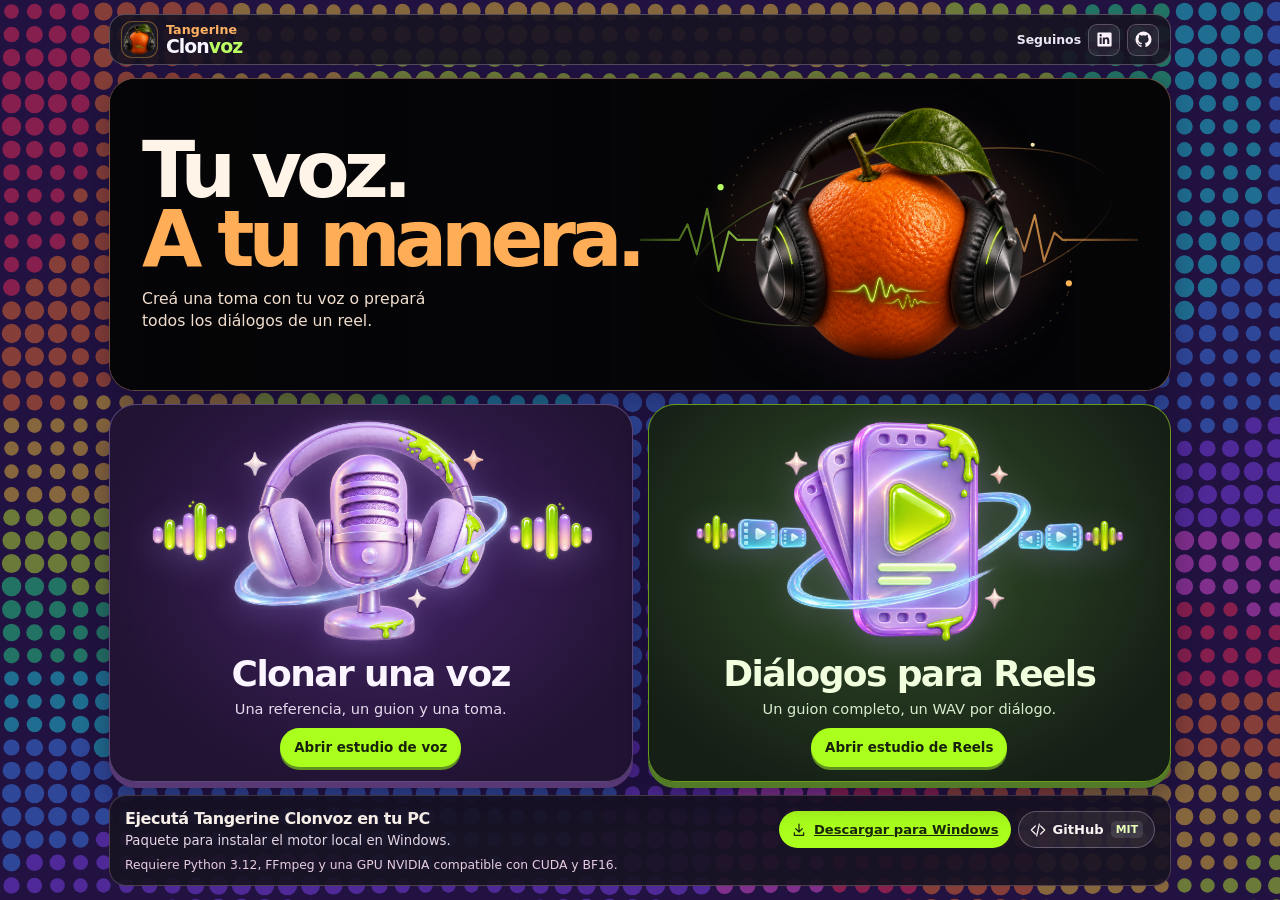
